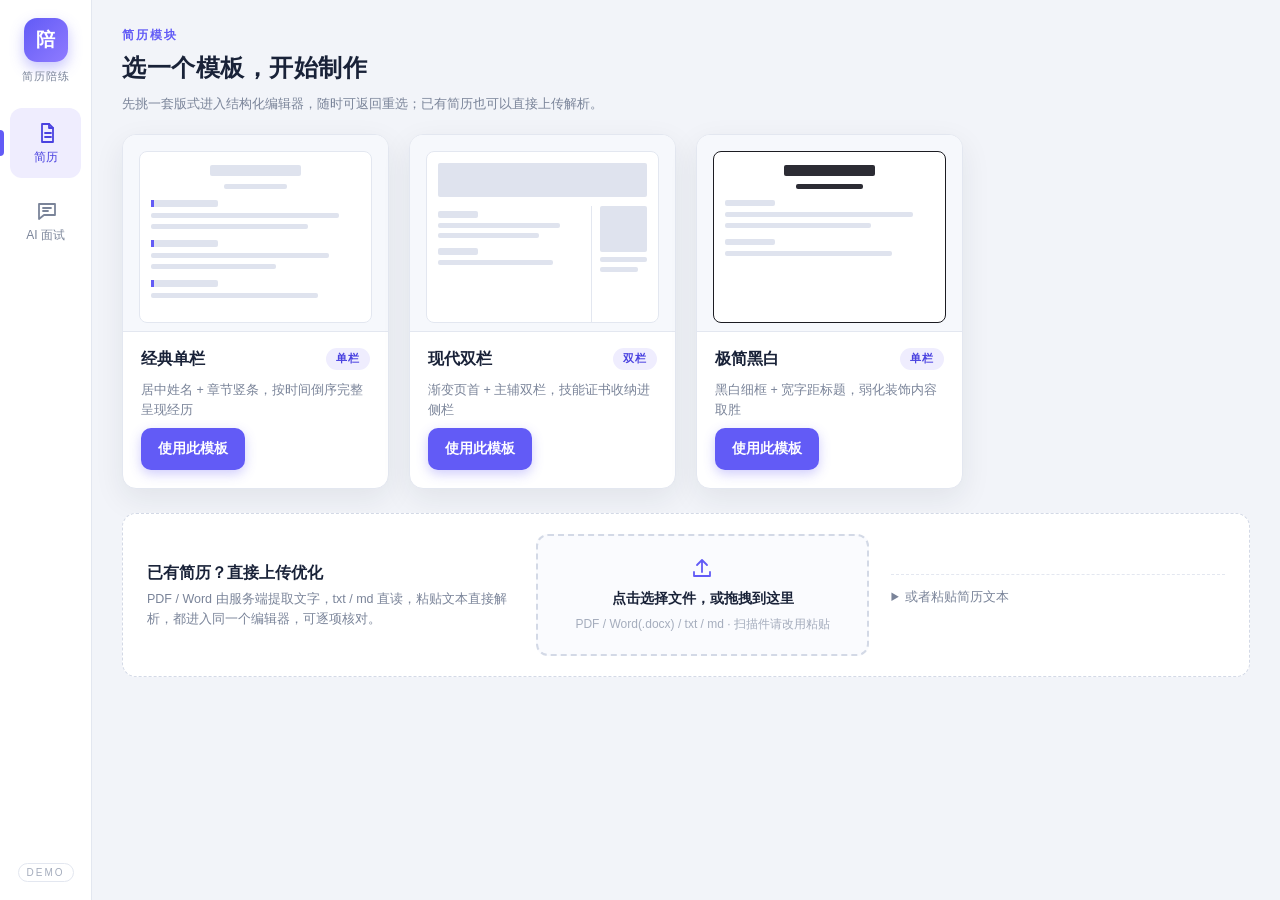
==== web-v1/index.html @ ac3dc1ba "feat: 智能体版 web-v1 全量落地（agent/docgen/kb/rubric/prompts） - server: agent.py、docgen.py、knowledge.py、rub" ====
<!DOCTYPE html>
<html lang="zh-CN">
<head>
  <meta charset="UTF-8">
  <meta name="viewport" content="width=device-width, initial-scale=1.0">
  <title>简历陪练 · 智能体版</title>
  <link rel="icon" href="data:image/svg+xml,%3Csvg xmlns='http://www.w3.org/2000/svg' viewBox='0 0 32 32'%3E%3Crect width='32' height='32' rx='8' fill='%231f6f5c'/%3E%3Ctext x='16' y='22' font-size='16' text-anchor='middle' fill='white' font-family='sans-serif'%3E%E9%99%AA%3C/text%3E%3C/svg%3E">
  <link rel="stylesheet" href="styles.css?v=30">
</head>
<body>
  <!-- = 内置图标 = -->
  <svg width="0" height="0" style="position:absolute" aria-hidden="true">
    <defs>
      <g id="i-doc"><path d="M7 3h7l4 4v14H7z"/><path d="M14 3v4h4"/><path d="M10 12h6M10 16h6"/></g>
      <g id="i-chat"><path d="M4 5h16v11H9l-5 4z"/><path d="M8 9h8M8 12h5"/></g>
      <g id="i-plus"><path d="M12 5v14M5 12h14"/></g>
      <g id="i-trash"><path d="M4 7h16M9 7V4h6v3M6 7l1 13h10l1-13"/><path d="M10 11v6M14 11v6"/></g>
      <g id="i-check"><path d="M4 12.5l5 5L20 6.5"/></g>
      <g id="i-alert"><path d="M12 3L2 21h20z"/><path d="M12 10v5M12 18v.5"/></g>
      <g id="i-close"><path d="M5 5l14 14M19 5L5 19"/></g>
      <g id="i-spark"><path d="M12 2l2.4 6.6L21 11l-6.6 2.4L12 20l-2.4-6.6L3 11l6.6-2.4z"/></g>
      <g id="i-target"><circle cx="12" cy="12" r="9"/><circle cx="12" cy="12" r="5"/><circle cx="12" cy="12" r="1.2"/></g>
      <g id="i-back"><path d="M15 5l-7 7 7 7"/></g>
      <g id="i-upload"><path d="M12 16V4M7 9l5-5 5 5"/><path d="M4 16v4h16v-4"/></g>
      <g id="i-layout"><rect x="3" y="4" width="18" height="16" rx="2"/><path d="M3 9h18M9 9v11"/></g>
      <g id="i-school"><path d="M2 9l10-5 10 5-10 5z"/><path d="M6 12v5c0 1.5 3 3 6 3s6-1.5 6-3v-5"/></g>
      <g id="i-case"><rect x="3" y="7" width="18" height="13" rx="2"/><path d="M9 7V4h6v3M3 13h18"/></g>
      <g id="i-code"><path d="M8 6l-6 6 6 6M16 6l6 6-6 6"/></g>
      <g id="i-user"><circle cx="12" cy="8" r="4"/><path d="M4 21c1.5-4 5-5 8-5s6.5 1 8 5"/></g>
      <g id="i-refresh"><path d="M20 12a8 8 0 1 1-2.3-5.6L21 9"/><path d="M21 4v5h-5"/></g>
      <g id="i-star"><path d="M12 3l2.7 5.6 6.1.8-4.5 4.2 1.1 6L12 16.7 6.6 19.6l1.1-6L3.2 9.4l6.1-.8z"/></g>
      <g id="i-layers"><path d="M12 3l9 5-9 5-9-5z"/><path d="M3 13l9 5 9-5"/></g>
      <g id="i-send"><path d="M21 3L10 14M21 3l-7 18-4-7-7-4z"/></g>
      <g id="i-badge"><circle cx="12" cy="9" r="6"/><path d="M8.5 14L7 22l5-3 5 3-1.5-8"/></g>
      <g id="i-edit"><path d="M4 20h4L20 8l-4-4L4 16z"/><path d="M13 7l4 4"/></g>
    </defs>
  </svg>

  <!-- = 左侧导航 = -->
  <aside class="side-nav">
    <div class="brand" title="简历陪练">
      <span class="brand-mark">陪</span>
      <span class="brand-name">简历陪练</span>
    </div>
    <nav class="module-nav">
      <button class="nav-item" data-nav="resume" id="navResume">
        <svg aria-hidden="true"><use href="#i-doc"/></svg>
        <span>简历</span>
      </button>
      <button class="nav-item" data-nav="interview" id="navInterview">
        <svg aria-hidden="true"><use href="#i-chat"/></svg>
        <span>AI 面试</span>
      </button>
    </nav>
    <div class="nav-foot">
      <span class="nav-mode">DEMO</span>
    </div>
  </aside>

  <!-- = 主内容 = -->
  <main class="app-main">

    <!-- ===== 简历模块 ===== -->
    <section id="resumeModule" class="module">

      <!-- 入口：模板选择 + 上传 -->
      <div id="resumeEntry" class="subview">
        <header class="subview-head">
          <div>
            <p class="eyebrow">简历模块</p>
            <h1>选一个模板，开始制作</h1>
            <p class="sub">先挑一套版式进入结构化编辑器，随时可返回重选；已有简历也可以直接上传解析。</p>
          </div>
        </header>

        <!-- 模板卡片网格 -->
        <div class="tpl-gallery" id="tplGallery"></div>

        <!-- 上传入口（次要） -->
        <article class="upload-strip" id="entryUpload">
          <div class="upload-strip-text">
            <h2>已有简历？直接上传优化</h2>
            <p>PDF / Word 由服务端提取文字，txt / md 直读，粘贴文本直接解析，都进入同一个编辑器，可逐项核对。</p>
          </div>
          <label class="dropzone" id="dropzone">
            <input type="file" id="resumeFile" accept=".pdf,.docx,.md,.txt" hidden>
            <svg aria-hidden="true"><use href="#i-upload"/></svg>
            <strong>点击选择文件，或拖拽到这里</strong>
            <span>PDF / Word(.docx) / txt / md · 扫描件请改用粘贴</span>
          </label>
          <details class="paste-details">
            <summary>或者粘贴简历文本</summary>
            <textarea id="pasteResume" rows="3" placeholder="把简历全文粘到这里（纯文本），按下方向键区分的模块自动切分，解析完可在编辑页逐项核对"></textarea>
            <button class="btn ghost" id="parsePaste">解析这段文本</button>
          </details>
        </article>
      </div>

      <!-- 结构化编辑页 -->
      <div id="resumeEditor" class="subview" hidden>
        <header class="editor-toolbar">
          <div class="toolbar-left">
            <button class="icon-btn" id="backEntry" type="button" title="返回选择页" aria-label="返回选择页"><svg aria-hidden="true"><use href="#i-back"/></svg></button>
            <div class="toolbar-title">
              <h1>结构化简历编辑</h1>
              <p><span id="sourceBadge" class="badge"></span><span id="progressText"></span></p>
            </div>
          </div>
          <div class="toolbar-actions">
            <button class="btn ghost" id="exportDocx"><svg aria-hidden="true"><use href="#i-doc"/></svg>导出 DOCX</button>
            <button class="btn ghost" id="gotoAnalysis"><svg aria-hidden="true"><use href="#i-target"/></svg>五维图分析</button>
            <button class="btn primary" id="gotoInterview"><svg aria-hidden="true"><use href="#i-chat"/></svg>进入 AI 面试</button>
          </div>
        </header>

        <div class="editor-layout">
          <!-- 左：简历模块目录 -->
          <aside class="module-catalog" id="moduleCatalog" aria-label="简历模块目录"></aside>
          <!-- 中：模块编辑区 -->
          <section class="edit-panel" id="editPanel" aria-label="模块编辑区"></section>
          <!-- 右：整体预览 -->
          <section class="preview-panel" id="previewPanel" aria-label="整体预览">
            <div class="preview-bar">
              <span class="preview-label">整体预览</span>
              <span class="page-pill">1 页 · A4</span>
              <div class="zoom-group" id="zoomGroup">
                <button data-zoom="1" class="active">100%</button>
                <button data-zoom="0.75">75%</button>
                <button data-zoom="0.5">50%</button>
              </div>
            </div>
            <p class="preview-hint">点击预览中的模块，可直接编辑对应内容</p>
            <div class="preview-scroll" id="previewScroll"></div>
          </section>
        </div>
      </div>

      <!-- 五维图分析页 -->
      <div id="resumeAnalysis" class="subview" hidden>
        <header class="subview-head with-actions">
          <div>
            <p class="eyebrow">简历模块 · 诊断</p>
            <h1>五维图分析</h1>
            <p class="sub">基于当前简历内容实时计算，编辑保存后回到这里分数会更新。</p>
          </div>
          <div class="head-actions">
            <button class="btn ghost" id="analysisBack"><svg aria-hidden="true"><use href="#i-back"/></svg>回编辑</button>
            <button class="btn primary" id="analysisToInterview"><svg aria-hidden="true"><use href="#i-chat"/></svg>进入 AI 面试</button>
          </div>
        </header>
        <div class="analysis-layout">
          <section class="card score-card">
            <div class="score-total">
              <span class="score-num" id="analysisTotal">0</span>
              <span class="score-pending" id="analysisPending" hidden><i class="dot-spin" aria-hidden="true"></i>分析中</span>
              <span class="score-label">当前总分</span>
            </div>
            <div class="radar-box" id="analysisRadar"></div>
          </section>
          <section class="card dims-card">
            <h2>维度明细</h2>
            <div id="analysisDims"></div>
          </section>
          <section class="card advice-card">
            <h2 id="adviceTitle">最该先改的三件事</h2>
            <ol id="analysisAdvice"></ol>
            <div class="advice-note">
              <svg aria-hidden="true"><use href="#i-spark"/></svg>
              <span>改完这几处，再去 AI 面试验证表达效果。</span>
            </div>
          </section>
        </div>
      </div>
    </section>

    <!-- ===== AI 面试模块 ===== -->
    <section id="interviewModule" class="module" hidden>

      <!-- 场景设置 -->
      <div id="interviewSetup" class="subview">
        <header class="subview-head">
          <div>
            <p class="eyebrow">AI 面试模块</p>
            <h1>选择面试场景</h1>
            <p class="sub">问题全部来自你简历里的事实，回答后逐题复盘。</p>
          </div>
        </header>
        <div class="setup-grid">
          <div class="card scene-card">
            <h2>场景</h2>
            <div class="scene-options" id="sceneOptions"></div>
          </div>
          <div class="card setup-form">
            <h2>基本设置</h2>
            <label class="field"><span>面试岗位</span><input id="setupRole" type="text" value="后端开发工程师"></label>
            <label class="field"><span>问答轮数</span>
              <select id="setupRounds">
                <option value="3">3 轮（快速）</option>
                <option value="5" selected>5 轮（标准）</option>
                <option value="8">8 轮（深度）</option>
              </select>
            </label>
            <p class="setup-tip" id="factHint"><svg aria-hidden="true"><use href="#i-alert"/></svg>面试官会引用简历事实编号（E1、E2…），点击编号可跳回简历对应模块。</p>
            <button type="button" class="btn primary block" id="startInterview"><svg aria-hidden="true"><use href="#i-send"/></svg>开始面试</button>
          </div>
        </div>
      </div>

      <!-- 面试对话 -->
      <div id="interviewChat" class="subview" hidden>
        <header class="subview-head with-actions slim">
          <div>
            <p class="eyebrow" id="chatSceneBadge">专业面</p>
            <h1 id="chatTitle">AI 面试官</h1>
          </div>
          <div class="head-actions">
            <span class="round-pill" id="roundPill"></span>
            <button class="icon-btn labeled" id="quitInterview" type="button" title="结束本场并看复盘" aria-label="结束本场并看复盘"><svg aria-hidden="true"><use href="#i-close"/></svg><span class="icon-label">结束本场</span></button>
          </div>
        </header>
        <div class="chat-stream" id="chatStream"></div>
        <footer class="chat-input-bar">
          <button type="button" class="btn ghost sm" id="sampleAnswer">插入示例回答</button>
          <textarea id="answerInput" rows="1" placeholder="用一句话先给结论，再补动作和结果…"></textarea>
          <button type="button" class="btn primary sm send-btn" id="sendAnswer"><svg aria-hidden="true"><use href="#i-send"/></svg></button>
        </footer>
      </div>

      <!-- 面试复盘 -->
      <div id="interviewReview" class="subview" hidden>
        <header class="subview-head with-actions">
          <div>
            <p class="eyebrow">AI 面试模块 · 复盘</p>
            <h1>本场逐题复盘</h1>
            <p class="sub" id="reviewContext"></p>
          </div>
          <div class="head-actions">
            <button class="btn ghost" id="reviewRestart"><svg aria-hidden="true"><use href="#i-refresh"/></svg>再来一轮</button>
            <button class="btn primary" id="reviewToResume"><svg aria-hidden="true"><use href="#i-doc"/></svg>回去改简历</button>
          </div>
        </header>
        <div class="review-layout">
          <!-- 左栏原来只有分数卡，卡到 y≈370 就结束，右栏要延伸到 750+：
               下面 300px 是空的。补一张从同一份报告算出来的 STAR 覆盖卡，
               填的是信息，不是装饰——四字母命中率本身就说明该补哪一段。 -->
          <div class="review-side">
            <section class="card score-card">
              <div class="score-total">
                <span class="score-num" id="reviewTotal">0</span>
                <span class="score-label">表达总分</span>
              </div>
              <div class="radar-box" id="reviewRadar"></div>
            </section>
            <section class="card star-card">
              <h2>STAR 覆盖</h2>
              <div id="reviewStarBody"></div>
            </section>
          </div>
          <section class="review-list" id="reviewList"></section>
        </div>
      </div>
    </section>
  </main>

  <div id="toastRegion" aria-live="polite"></div>
  <script src="config.js"></script>
  <!-- 云 SDK 本地托管：jsdelivr 在国内网络常被拦，线上必须自带 -->
  <script src="vendor/workbuddy-cloud-sdk.global.js"></script>
  <script src="agent.js?v=22"></script>
  <script src="app.js?v=39"></script>
</body>
</html>
---- web-v1/styles.css ----
/* = 我的 Demo · 双模块版 = */
:root {
  --bg: #f2f4f9;
  --panel: #ffffff;
  --ink: #192238;
  --ink-soft: #3f495f;
  --muted: #7a8499;
  --faint: #a5adbd;
  --line: #e3e7f0;
  --line-strong: #d3d9e6;
  --accent: #625bf6;
  --accent-deep: #4a42e0;
  --accent-soft: #efedfe;
  --mint: #168e70;
  --mint-soft: #e4f4ee;
  --amber: #b97a15;
  --amber-soft: #fbf1dc;
  --danger: #c24545;
  --shadow: 0 10px 30px rgba(25, 34, 56, .08);
  --radius: 14px;
  --nav-w: 92px;
}

* { box-sizing: border-box; margin: 0; padding: 0; }
[hidden] { display: none !important; }
html, body { height: 100%; }
body {
  font: 14px/1.6 "Noto Sans SC", "PingFang SC", "Microsoft YaHei", sans-serif;
  background: var(--bg);
  color: var(--ink);
  -webkit-font-smoothing: antialiased;
}
button { font: inherit; color: inherit; background: none; border: 0; cursor: pointer; }
input, textarea, select { font: inherit; color: var(--ink); }
svg[aria-hidden] { width: 18px; height: 18px; fill: none; stroke: currentColor; stroke-width: 1.8; stroke-linecap: round; stroke-linejoin: round; }

/* ===== 左侧导航 ===== */
.side-nav {
  position: fixed; inset: 0 auto 0 0; width: var(--nav-w);
  background: #ffffff; border-right: 1px solid var(--line);
  display: flex; flex-direction: column; align-items: center;
  padding: 18px 10px; z-index: 40;
}
.brand { display: flex; flex-direction: column; align-items: center; gap: 6px; margin-bottom: 22px; }
.brand-mark {
  width: 44px; height: 44px; border-radius: 13px;
  background: linear-gradient(135deg, var(--accent), #8f7bff);
  color: #fff; font-size: 19px; font-weight: 700;
  display: grid; place-items: center; box-shadow: 0 6px 14px rgba(98, 91, 246, .35);
}
.brand-name { font-size: 11px; color: var(--muted); letter-spacing: 1px; }
.module-nav { display: flex; flex-direction: column; gap: 8px; width: 100%; }
.nav-item {
  position: relative; display: flex; flex-direction: column; align-items: center; gap: 5px;
  padding: 13px 4px 11px; border-radius: 12px; color: var(--muted);
  transition: background .18s, color .18s;
}
.nav-item svg { width: 22px; height: 22px; }
.nav-item span { font-size: 12px; font-weight: 500; }
.nav-item:hover { background: #f1f3f9; color: var(--ink-soft); }
.nav-item.active { background: var(--accent-soft); color: var(--accent-deep); font-weight: 600; }
.nav-item.active::before {
  content: ""; position: absolute; left: -10px; top: 50%; transform: translateY(-50%);
  width: 4px; height: 26px; border-radius: 0 4px 4px 0; background: var(--accent);
}
.nav-foot { margin-top: auto; }
.nav-mode { font-size: 10px; letter-spacing: 2px; color: var(--faint); border: 1px solid var(--line); padding: 3px 8px; border-radius: 20px; }

/* ===== 主区域 ===== */
.app-main { margin-left: var(--nav-w); min-height: 100vh; display: flex; flex-direction: column; }
.module { flex: 1; display: flex; flex-direction: column; }
.subview { flex: 1; display: flex; flex-direction: column; padding: 26px 30px 30px; max-width: 1200px; width: 100%; margin: 0 auto; }
.subview-head { margin-bottom: 20px; display: flex; align-items: flex-end; justify-content: space-between; gap: 16px; flex-wrap: wrap; }
.subview-head.slim { margin-bottom: 12px; }
.eyebrow { font-size: 12px; font-weight: 600; color: var(--accent); letter-spacing: 2px; margin-bottom: 4px; }
.subview-head h1 { font-size: 24px; font-weight: 700; letter-spacing: .5px; }
.subview-head .sub { color: var(--muted); margin-top: 6px; font-size: 13px; }
.head-actions { display: flex; gap: 10px; }

/* ===== 通用按钮 ===== */
.btn {
  display: inline-flex; align-items: center; justify-content: center; gap: 7px;
  padding: 9px 16px; border-radius: 10px; font-weight: 600; font-size: 13.5px;
  border: 1px solid transparent; transition: all .18s; white-space: nowrap;
}
.btn svg { width: 16px; height: 16px; pointer-events: none; }
.btn.primary { background: var(--accent); color: #fff; box-shadow: 0 4px 12px rgba(98, 91, 246, .3); }
.btn.primary:hover { background: var(--accent-deep); }
.btn.ghost { background: #fff; border-color: var(--line-strong); color: var(--ink-soft); }
.btn.ghost:hover { border-color: var(--accent); color: var(--accent-deep); }
.btn.block { width: 100%; }
.btn.sm { padding: 7px 12px; font-size: 12.5px; }
.btn:disabled { opacity: .55; cursor: not-allowed; }
.icon-btn {
  width: 36px; height: 36px; border-radius: 10px; display: grid; place-items: center;
  border: 1px solid var(--line-strong); background: #fff; color: var(--ink-soft); transition: all .18s;
}
.icon-btn:hover { border-color: var(--accent); color: var(--accent-deep); }
/* 带文字的图标按钮：「结束本场」只画一个 × 时，界面文案让学生去找一个
   根本不存在的文字按钮。桌面上给可见文字，窄屏收起文字但 aria-label 仍在。 */
.icon-btn.labeled {
  width: auto; display: inline-flex; align-items: center; gap: 6px;
  padding: 0 12px 0 10px;
}
.icon-btn.labeled svg { width: 15px; height: 15px; }
.icon-btn.labeled .icon-label { font-size: 13px; font-weight: 600; white-space: nowrap; }
@media (max-width: 560px) {
  .icon-btn.labeled { width: 36px; padding: 0; justify-content: center; }
  .icon-btn.labeled .icon-label { display: none; }
}
.badge {
  display: inline-flex; align-items: center; gap: 4px;
  font-size: 11.5px; font-weight: 600; padding: 2px 9px; border-radius: 20px;
  background: var(--accent-soft); color: var(--accent-deep); margin-right: 8px;
}
.badge.upload { background: var(--mint-soft); color: var(--mint); }

/* ===== 卡片 ===== */
.card { background: var(--panel); border: 1px solid var(--line); border-radius: var(--radius); padding: 20px; box-shadow: var(--shadow); }
.card h2 { font-size: 15px; font-weight: 700; margin-bottom: 14px; display: flex; align-items: center; gap: 7px; }
.card h2 svg { width: 16px; height: 16px; color: var(--accent); }

/* ===== 入口：模板画廊 ===== */
.tpl-gallery { display: grid; grid-template-columns: repeat(auto-fill, minmax(250px, 1fr)); gap: 20px; }
.tpl-card {
  background: var(--panel); border: 1px solid var(--line); border-radius: var(--radius);
  box-shadow: var(--shadow); overflow: hidden; display: flex; flex-direction: column;
  transition: transform .18s, box-shadow .18s, border-color .18s;
}
.tpl-card:hover { transform: translateY(-3px); border-color: #c9c4f7; box-shadow: 0 14px 34px rgba(25, 34, 56, .13); }
.tpl-thumb { padding: 16px 16px 8px; background: #f6f8fc; border-bottom: 1px solid var(--line); }
.tpl-info { padding: 14px 18px 18px; display: flex; flex-direction: column; gap: 8px; flex: 1; }
.tpl-name-row { display: flex; align-items: center; justify-content: space-between; gap: 8px; }
.tpl-name-row h2 { font-size: 16px; font-weight: 700; }
.tpl-tag {
  font-size: 11px; font-weight: 700; padding: 2px 10px; border-radius: 20px;
  background: var(--accent-soft); color: var(--accent-deep); letter-spacing: 1px;
}
.tpl-info p { font-size: 12.5px; color: var(--muted); flex: 1; }
.tpl-info .btn { align-self: flex-start; }

/* 模板缩略示意 */
.mock {
  height: 172px; background: #fff; border: 1px solid var(--line); border-radius: 8px;
  padding: 13px 11px; display: flex; flex-direction: column; gap: 6px; overflow: hidden;
}
.mock i { display: block; border-radius: 2px; background: #dfe3ee; flex-shrink: 0; }
.m-name { height: 11px; width: 44%; margin: 0 auto 2px; background: #a9b1c9; }
.m-line { height: 5px; }
.m-line.center { margin: 0 auto; }
.m-line.w90 { width: 90%; } .m-line.w85 { width: 85%; } .m-line.w80 { width: 80%; }
.m-line.w75 { width: 75%; } .m-line.w70 { width: 70%; } .m-line.w60 { width: 60%; }
.m-line.w32 { width: 32%; } .m-line.w30 { width: 30%; }
.m-title { height: 7px; width: 28%; background: #98a2c0; margin-top: 5px; }
.m-h { height: 6px; width: 24%; background: #3a3a42; margin-top: 5px; }
.m-banner { height: 34px; border-radius: 5px; background: linear-gradient(135deg, var(--accent), #8f7bff); margin-bottom: 4px; }
.m-cols { display: grid; grid-template-columns: 1fr 56px; gap: 9px; flex: 1; min-height: 0; }
.m-col { display: flex; flex-direction: column; gap: 5px; }
.m-col.side { border-left: 1px solid var(--line); padding-left: 8px; }
.m-fill { height: 46px; border-radius: 4px; background: #eceafd; flex-shrink: 0; }
.mock-classic .m-title { border-left: 3px solid var(--accent); padding-left: 0; width: 32%; border-radius: 0 2px 2px 0; }
.mock-modern { padding: 0; gap: 0; }
.mock-modern > * { margin: 0 11px; }
.mock-modern .m-banner { margin: 11px 11px 9px; }
.mock-minimal { border: 1.5px solid #1c1c22; }
.mock-minimal .m-name, .mock-minimal .m-line.dark { background: #2c2c34; }

/* 上传入口条 */
.upload-strip {
  margin-top: 24px; background: var(--panel); border: 1px dashed var(--line-strong);
  border-radius: var(--radius); padding: 20px 24px;
  display: grid; grid-template-columns: 1.1fr 1fr 1fr; gap: 22px; align-items: center;
}
.upload-strip-text h2 { font-size: 15.5px; font-weight: 700; margin-bottom: 4px; }
.upload-strip-text p { font-size: 12.5px; color: var(--muted); }
.upload-strip .dropzone { padding: 20px 14px; }

.dropzone {
  display: flex; flex-direction: column; align-items: center; gap: 6px;
  border: 2px dashed var(--line-strong); border-radius: 12px; padding: 26px 14px;
  cursor: pointer; text-align: center; transition: all .18s; background: #fafbfe;
}
.dropzone:hover, .dropzone.drag { border-color: var(--accent); background: var(--accent-soft); }
.dropzone svg { width: 26px; height: 26px; color: var(--accent); }
.dropzone strong { font-size: 13.5px; }
.dropzone span { font-size: 12px; color: var(--faint); }
.dropzone.parsing { pointer-events: none; }
.dropzone.parsing strong { color: var(--accent-deep); }

.paste-details { border-top: 1px dashed var(--line); padding-top: 12px; }
.paste-details summary { font-size: 13px; color: var(--muted); cursor: pointer; margin-bottom: 8px; }
.paste-details textarea {
  width: 100%; border: 1px solid var(--line-strong); border-radius: 10px; padding: 10px 12px;
  resize: vertical; margin-bottom: 8px; background: #fff;
}
.paste-details textarea:focus { outline: 2px solid var(--accent-soft); border-color: var(--accent); }

/* ===== 编辑页工具栏 ===== */
.editor-toolbar {
  display: flex; align-items: center; justify-content: space-between; gap: 14px;
  margin-bottom: 16px; flex-wrap: wrap;
}
.toolbar-left { display: flex; align-items: center; gap: 12px; }
.toolbar-title h1 { font-size: 20px; font-weight: 700; }
.toolbar-title p { font-size: 12.5px; color: var(--muted); margin-top: 2px; }
/* 三个按钮各带图标，最小合计约 400px；360/390 宽度下容器只有 328/358。
   不加 flex-wrap 时会撑破文档宽度（整页横向可拖动），所以允许换行，
   窄屏再让按钮自己均分一行，避免出现一条缝到底的排版。 */
.toolbar-actions { display: flex; gap: 10px; flex-wrap: wrap; justify-content: flex-end; }

/* ===== 编辑页三栏：模块目录 / 编辑 / 整体预览 ===== */
#resumeEditor.subview { max-width: 1560px; }
.editor-layout {
  flex: 1; display: grid; grid-template-columns: 236px minmax(340px, 430px) 1fr;
  gap: 16px; min-height: 0; height: calc(100vh - 150px);
}
.module-catalog {
  background: var(--panel); border: 1px solid var(--line); border-radius: var(--radius);
  box-shadow: var(--shadow); padding: 12px; display: flex; flex-direction: column; gap: 6px;
  overflow-y: auto; min-height: 0;
}
.outline-head { padding: 6px 8px 12px; border-bottom: 1px solid var(--line); margin-bottom: 6px; }
.outline-head strong { font-size: 14px; }
.outline-head .progress-track { height: 6px; border-radius: 4px; background: #edf0f7; margin: 10px 0 6px; overflow: hidden; }
.outline-head .progress-track i { display: block; height: 100%; border-radius: 4px; background: linear-gradient(90deg, var(--accent), #8f7bff); transition: width .3s; }
.outline-head span { font-size: 12px; color: var(--muted); }

.outline-item {
  display: flex; align-items: center; gap: 10px; width: 100%;
  padding: 11px 10px; border-radius: 11px; text-align: left; border: 1px solid transparent;
  transition: all .15s;
}
.outline-item:hover { background: #f3f5fb; }
.outline-item.active { background: var(--accent-soft); border-color: #d9d5fd; }
.outline-item.flash { animation: outline-flash 1.6s ease; }
@keyframes outline-flash { 0%, 60% { background: var(--amber-soft); border-color: #ecd9ae; } 100% { background: var(--accent-soft); } }
.oi-icon {
  width: 34px; height: 34px; border-radius: 10px; flex-shrink: 0;
  display: grid; place-items: center; background: #f1f3f9; color: var(--muted);
}
.outline-item.active .oi-icon { background: #fff; color: var(--accent); }
.oi-icon svg { width: 17px; height: 17px; }
.oi-main { flex: 1; min-width: 0; }
.oi-main strong { display: block; font-size: 13.5px; }
.oi-main span { display: block; font-size: 11.5px; color: var(--faint); white-space: nowrap; overflow: hidden; text-overflow: ellipsis; }
.oi-dot { width: 8px; height: 8px; border-radius: 50%; flex-shrink: 0; }
.oi-dot.ok { background: var(--mint); }
.oi-dot.warn { background: #e5a30d; }
.oi-dot.empty { background: #d5dae6; }

.edit-panel {
  background: var(--panel); border: 1px solid var(--line); border-radius: var(--radius);
  box-shadow: var(--shadow); padding: 24px 26px; overflow-y: auto; min-height: 0;
}

/* 右栏：整体预览 */
.preview-panel {
  background: #edf0f6; border: 1px solid var(--line); border-radius: var(--radius);
  display: flex; flex-direction: column; min-height: 0; overflow: hidden;
}
.preview-bar {
  display: flex; align-items: center; gap: 10px; padding: 10px 14px;
  background: var(--panel); border-bottom: 1px solid var(--line); flex-shrink: 0;
}
.preview-label { font-weight: 700; font-size: 13.5px; }
.page-pill { font-size: 11.5px; color: var(--muted); background: #f1f3f9; border-radius: 20px; padding: 3px 10px; }
.zoom-group { margin-left: auto; display: flex; border: 1px solid var(--line-strong); border-radius: 9px; overflow: hidden; }
.zoom-group button { padding: 5px 13px; font-size: 12px; font-weight: 600; color: var(--muted); transition: all .15s; }
.zoom-group button + button { border-left: 1px solid var(--line); }
.zoom-group button.active { background: var(--accent); color: #fff; }
.preview-hint { padding: 10px 16px 0; font-size: 12px; color: var(--muted); flex-shrink: 0; }
.preview-scroll { flex: 1; overflow: auto; padding: 16px; display: flex; justify-content: center; align-items: flex-start; min-height: 0; }
.preview-scroll .paper { width: calc(100% * var(--zoom, 1)); max-width: 660px; flex-shrink: 0; }

/* ===== 简历纸（按模板渲染） ===== */
.paper {
  background: #fff; border: 1px solid var(--line); border-radius: 10px;
  padding: 18px 16px; box-shadow: 0 4px 14px rgba(25, 34, 56, .06);
  display: flex; flex-direction: column; gap: 4px;
}
.pp-sec {
  position: relative; padding: 10px 10px 8px; border-radius: 9px; cursor: pointer;
  border: 1.5px dashed transparent; transition: all .15s;
}
.pp-sec:hover { background: #f6f8fd; }
.pp-sec.active { border-color: var(--accent); background: var(--accent-soft); }
.pp-sec.active::after {
  content: "编辑中"; position: absolute; top: -9px; right: 10px;
  font-size: 10px; font-weight: 700; color: #fff; background: var(--accent);
  border-radius: 20px; padding: 1px 8px; letter-spacing: 1px;
}
.pp-sec.flash { animation: paper-flash 1.6s ease; }
@keyframes paper-flash { 0%, 60% { background: var(--amber-soft); border-color: #ecd9ae; } 100% { background: transparent; } }

.pp-name { font-size: 19px; font-weight: 800; letter-spacing: 1px; display: flex; align-items: center; gap: 7px; }
.pp-target { font-size: 12.5px; color: var(--accent-deep); font-weight: 600; margin-top: 2px; }
.pp-contact { font-size: 11.5px; color: var(--muted); margin-top: 2px; word-break: break-all; }
.pp-title { font-size: 13.5px; font-weight: 700; margin: 4px 0 6px; display: flex; align-items: center; gap: 7px; }
.pp-empty { color: #c3cad8; font-size: 12px; }
.pp-entry { margin-bottom: 8px; }
.pp-entry:last-child { margin-bottom: 0; }
.pp-entry-head { display: flex; justify-content: space-between; align-items: baseline; gap: 8px; }
.pp-entry-head strong { font-size: 12.5px; }
.pp-entry-head span { font-size: 10.5px; color: var(--faint); white-space: nowrap; }
.pp-role { font-size: 11.5px; color: var(--ink-soft); margin: 1px 0 3px; }
.pp-entry p { font-size: 11.5px; color: var(--muted); }
.pp-bullets { list-style: none; margin-top: 2px; }
.pp-bullets li { font-size: 11.5px; color: var(--ink-soft); padding-left: 10px; position: relative; line-height: 1.55; }
.pp-bullets li::before { content: "•"; position: absolute; left: 0; color: var(--accent); }
.pp-bullets li.unverified { border-bottom: 1px dashed #e5a30d; margin-bottom: 2px; }
.pp-tags { display: flex; flex-wrap: wrap; gap: 5px; }
.pp-tag {
  font-size: 11px; font-weight: 600; padding: 2px 9px; border-radius: 20px;
  background: var(--accent-soft); color: var(--accent-deep);
}
.pp-tag.cert { background: var(--mint-soft); color: var(--mint); }
.pp-summary { font-size: 11.5px; color: var(--ink-soft); line-height: 1.6; }

/* 经典单栏 */
.paper.classic .pp-title { border-left: 3px solid var(--accent); padding-left: 8px; }
.paper.classic .pp-name { justify-content: center; }
.paper.classic .pp-target, .paper.classic .pp-contact { text-align: center; }

/* 现代双栏 */
.paper.modern { padding: 0; overflow: hidden; }
.paper.modern .pp-sec { border-radius: 0; }
.paper.modern .pp-basic { background: linear-gradient(135deg, var(--accent), #8f7bff); margin: 0; border-radius: 0; padding: 16px 14px 14px; }
.paper.modern .pp-basic::after { top: 12px; right: 12px; }
.paper.modern .pp-basic:hover, .paper.modern .pp-basic.active { background: linear-gradient(135deg, var(--accent-deep), #7a6bff); }
.paper.modern .pp-basic .pp-name { color: #fff; justify-content: flex-start; }
.paper.modern .pp-basic .pp-target { color: #eae8ff; }
.paper.modern .pp-basic .pp-contact { color: #d8d4fb; }
.paper.modern .pp-basic .pp-empty { color: #cfc9f8; }
.paper.modern .pp-cols { display: grid; grid-template-columns: 1fr 112px; gap: 12px; padding: 12px 12px 14px; }
.paper.modern .pp-main { min-width: 0; }
.paper.modern .pp-aside { border-left: 1px solid var(--line); padding-left: 10px; }
.paper.modern .pp-aside .pp-sec { padding: 6px 6px 4px; }
.paper.modern .pp-aside .pp-title { font-size: 12px; }
.paper.modern .pp-tags { flex-direction: column; align-items: flex-start; }
.paper.modern .pp-aside .pp-tag { font-size: 10.5px; }
.paper.modern .pp-title { border-bottom: 2px solid var(--accent); display: inline-flex; padding-bottom: 2px; }

/* 极简黑白 */
.paper.minimal { border: 1.5px solid #1c1c22; box-shadow: none; }
.paper.minimal .pp-title { letter-spacing: 4px; font-size: 12px; font-weight: 700; }
.paper.minimal .pp-name { letter-spacing: 2px; }
.paper.minimal .pp-tag { background: #f0f0f2; color: #1c1c22; border: 1px solid #d6d6dc; }
.paper.minimal .pp-tag.cert { background: #fff; color: #1c1c22; border: 1px solid #1c1c22; }
.paper.minimal .pp-bullets li::before { color: #1c1c22; }
.paper.minimal .pp-sec.active { border-color: #1c1c22; background: #f4f4f6; }
.paper.minimal .pp-sec.active::after { background: #1c1c22; }
.paper.minimal .pp-target { color: #444; }
.edit-head { display: flex; align-items: center; justify-content: space-between; margin-bottom: 4px; }
.edit-head h2 { font-size: 17px; font-weight: 700; display: flex; align-items: center; gap: 8px; }
.edit-head h2 svg { width: 18px; height: 18px; color: var(--accent); }
.edit-head p { font-size: 12.5px; color: var(--muted); margin-bottom: 16px; }

.field-grid { display: grid; grid-template-columns: 1fr 1fr; gap: 14px; }
/* 网格项默认 min-width:auto，长输入框会把 1fr 撑破，编辑区就横向溢出（1440 下多出 40px） */
.field-grid > *, .editor-layout > * { min-width: 0; }
.field { display: flex; flex-direction: column; gap: 6px; min-width: 0; }
.field.wide { grid-column: 1 / -1; }
.field > span { font-size: 12.5px; font-weight: 600; color: var(--ink-soft); }
.field input, .field textarea, .field select {
  width: 100%; box-sizing: border-box;
  border: 1px solid var(--line-strong); border-radius: 9px; padding: 9px 12px; background: #fff;
  transition: border .15s;
}
.field input:focus, .field textarea:focus { outline: none; border-color: var(--accent); box-shadow: 0 0 0 3px var(--accent-soft); }
.field textarea { resize: vertical; }

.entry-block {
  border: 1px solid var(--line); border-radius: 12px; padding: 16px; margin-bottom: 14px;
  background: #fbfcff; position: relative;
}
.entry-block .remove-entry {
  position: absolute; top: 12px; right: 12px; width: 30px; height: 30px; border-radius: 8px;
  display: grid; place-items: center; color: var(--faint); transition: all .15s;
}
.entry-block .remove-entry:hover { color: var(--danger); background: #fdf0f0; }
.entry-block .remove-entry svg { width: 15px; height: 15px; }
.add-entry {
  display: flex; align-items: center; justify-content: center; gap: 7px; width: 100%;
  border: 2px dashed var(--line-strong); border-radius: 12px; padding: 11px;
  color: var(--muted); font-size: 13px; font-weight: 600; transition: all .15s;
}
.add-entry:hover { border-color: var(--accent); color: var(--accent-deep); background: var(--accent-soft); }
.add-entry svg { width: 15px; height: 15px; }

.bullet-row { display: flex; gap: 8px; align-items: flex-start; margin-bottom: 8px; }
.bullet-row .bullet-mark { color: var(--accent); font-weight: 700; margin-top: 9px; }
/* 要点是多行句：textarea 高度由 JS 按 scrollHeight 撑开，所以这里不要写死 rows。
   resize:none + overflow:hidden 避免出现第二层滚动条（高度已经跟着内容走）。 */
.bullet-row textarea {
  flex: 1; min-width: 0; width: 100%;
  border: 1px solid var(--line-strong); border-radius: 9px; padding: 8px 12px;
  background: #fff; line-height: 1.55; resize: none; overflow: hidden;
  transition: border .15s;
}
.bullet-row textarea:focus { outline: none; border-color: var(--accent); box-shadow: 0 0 0 3px var(--accent-soft); }
/* 提示条常驻 DOM，靠容器 class 开关：这样输入时能立刻收起来，不必等重渲染 */
.bullet-block .bullet-flag { display: none; }
.bullet-block.no-result .bullet-flag { display: flex; }
.bullet-flag { font-size: 11px; color: var(--amber); display: flex; align-items: center; gap: 4px; margin: 2px 0 6px 16px; }
.bullet-flag svg { width: 12px; height: 12px; }

.skill-chips { display: flex; flex-wrap: wrap; gap: 8px; margin-bottom: 12px; }
.skill-chip {
  display: inline-flex; align-items: center; gap: 6px; padding: 6px 12px;
  border-radius: 20px; background: var(--accent-soft); color: var(--accent-deep);
  font-size: 12.5px; font-weight: 600;
}
.skill-chip button { display: grid; place-items: center; color: var(--accent-deep); opacity: .6; }
.skill-chip button:hover { opacity: 1; }
.skill-chip svg { width: 11px; height: 11px; }
/* 输入框默认带内在宽度（约 20 字符），flex 下不会缩到比它更窄，
   320px 时把「添加技能」按钮顶出卡片右边界。min-width:0 才允许真正收缩；
   wrap 兜底，窄到放不下时按钮整颗掉到下一行，不会被裁掉。 */
.skill-add { display: flex; gap: 8px; flex-wrap: wrap; }
.skill-add input { flex: 1 1 140px; min-width: 0; }
.skill-add .btn { flex: 0 0 auto; white-space: nowrap; }

/* ===== 五维分析页（自适应撑满） ===== */
#resumeAnalysis.subview { max-width: 1560px; }
/* 用固定高度而不是 flex:1 —— 父级高度不确定时 flex:1 会跟着内容长，右栏证据一多
   就把整行顶高，中栏五条维度条被摊到视口外，看起来像"少了最后一条"。
   grid-template-rows: auto minmax(0,1fr) 把行高压死，栏内该滚的滚。

   两栏而不是三栏：分数卡只有「分数 + 雷达图」（约 300px），单独占一列时
   左下会空出 250px，而右栏证据能到 600px+，视觉重心整体偏右。
   把维度明细挪到左栏、和分数卡上下叠起来，左栏高度≈右栏，
   右栏再宽一档，证据不用挤在中栏。 */
.analysis-layout {
  height: calc(100vh - 164px);
  min-height: 520px;
  display: grid;
  grid-template-columns: minmax(320px, 360px) minmax(0, 1fr);
  grid-template-rows: auto minmax(0, 1fr);
  align-items: start;
  gap: 18px;
}
.analysis-layout .score-card { grid-column: 1; grid-row: 1; }
.analysis-layout .dims-card { grid-column: 1; grid-row: 2; }
.analysis-layout .advice-card { grid-column: 2; grid-row: 1 / span 2; }
/* 行是定高的，两张卡要撑满各自的格，否则又变成"卡按内容收、下面留白" */
.analysis-layout .dims-card,
.analysis-layout .advice-card { align-self: stretch; }
.score-card { text-align: center; padding-bottom: 10px; display: flex; flex-direction: column; justify-content: center; min-height: 0; }
/* 分数卡按内容高度收：拉满整行时雷达图只有 250 高，上下各留近 200px 空白，
   看起来像「左栏什么都没画」。右栏卡片该多高就多高，不受这一列影响。 */
.analysis-layout .score-card { align-self: start; }
.score-total { padding: 4px 0 8px; display: flex; flex-direction: column; align-items: center; }
.score-num { font-size: 58px; font-weight: 800; color: var(--accent-deep); line-height: 1.1; }
.score-num[hidden] { display: none; }
/* 分数还没回来时用「分析中 + 转圈」占住这块位置，避免只有一个省略号被当成卡死 */
.score-pending {
  display: inline-flex; align-items: center; gap: 9px;
  height: 64px; font-size: 21px; font-weight: 700; color: var(--muted); letter-spacing: 1px;
}
.score-pending[hidden] { display: none; }
.dot-spin {
  width: 17px; height: 17px; border-radius: 50%;
  border: 2px solid #dfe4f0; border-top-color: var(--accent);
  animation: spin .8s linear infinite;
}
@keyframes spin { to { transform: rotate(360deg); } }
.score-label { display: block; font-size: 12px; color: var(--muted); letter-spacing: 2px; }
.radar-box { flex: 1; min-height: 0; display: flex; align-items: center; justify-content: center; }
.radar-box svg { width: min(100%, 440px); height: auto; }
.dims-card, .advice-card { min-height: 0; display: flex; flex-direction: column; overflow: hidden; }
.dims-card h2, .advice-card h2 { flex-shrink: 0; }
#analysisDims { flex: 1; min-height: 0; overflow-y: auto; display: flex; flex-direction: column; justify-content: space-evenly; }
/* 维度卡挪到左栏后只有 300 多高：12px 上下留白会让五条撑出滚动条，收一档刚好放下 */
#analysisDims .dimension-row { padding: 8px 0; }
/* 雷达按左栏宽度铺满会到 390 高，把维度卡挤到只剩 300 不到。左栏里收到 320，
   五条维度就不用滚了；宽度够时右边那栏本来也不需要更大的图。 */
@media (min-width: 1021px) {
  .analysis-layout .score-card .radar-box svg { width: min(100%, 320px); }
}
/* 800px 高的笔记本（1366×768 / 1085×800）上会同时出现三层滚动：左栏维度卡自己滚
   （只露出 3/5 项）、右栏证据自己滚、整页再滚一层，滚条都是细灰线，不提示就不知道
   下面还有内容。矮视口改成「整页一层滚动」：容器高度交给内容，卡内不再裁切。 */
@media (max-height: 880px) and (min-width: 1021px) {
  .analysis-layout { height: auto; min-height: 0; }
  .analysis-layout .score-card .radar-box svg { width: min(100%, 260px); }
  .analysis-layout .dims-card,
  .analysis-layout .advice-card { overflow: visible; }
  /* 高度交给内容后，右栏证据会把第 2 行拉得很长，左栏维度卡跟着 stretch 就会把
     五条摊到 700 多像素高（每行 150px）。这里按内容收，卡内不做二次分配。 */
  .analysis-layout .dims-card { align-self: start; }
  #analysisDims { overflow: visible; justify-content: flex-start; }
  #analysisAdvice.is-evidence { overflow: visible; padding-right: 0; }
}
/* 左栏维度卡只有 328 高：默认 20px 内边距 + 14px 标题间距把五条挤出去 24px，
   收一档正好放下（实测 clientHeight 248 → 278 ≥ scrollHeight 272） */
.analysis-layout .dims-card { padding: 14px 16px 8px; }
.analysis-layout .dims-card h2 { margin-bottom: 8px; }

.dimension-row { display: flex; align-items: center; gap: 10px; padding: 9px 0; border-bottom: 1px dashed var(--line); }
.dimension-row:last-child { border-bottom: 0; }
.dimension-label { width: 92px; font-size: 13px; font-weight: 600; display: flex; flex-direction: column; }
.dimension-label small { color: var(--faint); font-weight: 400; font-size: 10.5px; }
.dimension-track { flex: 1; height: 8px; background: #edf0f7; border-radius: 5px; overflow: hidden; }
.dimension-track span { display: block; height: 100%; border-radius: 5px; background: var(--accent); transition: width .4s; }
.dimension-row.low .dimension-track span { background: #e5a30d; }
.dimension-value { width: 44px; text-align: right; font-weight: 700; font-size: 14px; }
.dimension-value small { color: var(--faint); font-weight: 400; }

/* 诊断未返回时的骨架：条带呼吸 + 雷达占位，让「在算」这件事看得见 */
.dimension-row.is-pending .dimension-track {
  background: linear-gradient(90deg, #eef1f8 0%, #f8fafd 50%, #eef1f8 100%);
  background-size: 220% 100%;
  animation: shimmer 1.3s linear infinite;
}
.dimension-row.is-pending .dimension-value { color: var(--faint); font-weight: 500; }
@keyframes shimmer { from { background-position: 120% 0; } to { background-position: -120% 0; } }

.radar-skeleton {
  width: min(76%, 330px); aspect-ratio: 1; border-radius: 50%;
  border: 1px dashed #dfe4f0;
  background: radial-gradient(circle, #f8f9fd 0%, #fff 72%);
  display: flex; align-items: center; justify-content: center;
  color: var(--faint); font-size: 12px; letter-spacing: .5px;
  animation: breathe 1.8s ease-in-out infinite;
}
@keyframes breathe { 0%, 100% { opacity: .55; } 50% { opacity: 1; } }

/* min-height: 0 必须有：否则证据列表的内容高度会顶高 grid 行，把中栏维度条一起拉开 */
#adviceAdvice, #analysisAdvice { padding-left: 0; list-style: none; counter-reset: advice; flex: 1; min-height: 0; display: flex; flex-direction: column; justify-content: space-evenly; }
#analysisAdvice li {
  counter-increment: advice; display: flex; gap: 10px; padding: 10px 0;
  border-bottom: 1px dashed var(--line); font-size: 13px; color: var(--ink-soft);
}
#analysisAdvice li::before {
  content: counter(advice, decimal-leading-zero);
  font-weight: 800; color: var(--accent); font-size: 15px; line-height: 1.4;
}
#analysisAdvice li strong { display: block; color: var(--ink); font-size: 13.5px; }
/* 有 AI 证据时第三栏改成证据列表：条目多、每条的文案长，改成贴顶 + 内部滚动 */
#analysisAdvice.is-evidence { justify-content: flex-start; overflow-y: auto; padding-right: 6px; }
#analysisAdvice.is-evidence li { padding: 9px 0; align-items: flex-start; }
#analysisAdvice.is-evidence li:last-child { border-bottom: 0; }
#analysisAdvice.is-evidence .evidence-line { margin-top: 4px; }
#adviceTitle .agent-badge { margin-left: 8px; vertical-align: 1px; }
.advice-note {
  margin-top: 14px; display: flex; gap: 8px; align-items: center; flex-shrink: 0;
  background: var(--mint-soft); color: var(--mint); border-radius: 10px; padding: 10px 12px; font-size: 12.5px;
}
.advice-note svg { width: 15px; height: 15px; flex-shrink: 0; }

/* ===== 面试设置页 ===== */
.setup-grid { display: grid; grid-template-columns: 1.4fr 1fr; gap: 18px; align-items: start; }
.scene-options { display: flex; flex-direction: column; gap: 10px; }
.scene-option {
  display: flex; gap: 12px; align-items: flex-start; text-align: left;
  border: 2px solid var(--line); border-radius: 12px; padding: 14px; transition: all .15s; background: #fff;
}
.scene-option:hover { border-color: var(--line-strong); }
.scene-option.active { border-color: var(--accent); background: var(--accent-soft); }
.scene-option svg { width: 20px; height: 20px; margin-top: 2px; color: var(--muted); flex-shrink: 0; }
.scene-option.active svg { color: var(--accent); }
.scene-option strong { display: block; font-size: 14.5px; }
.scene-option span { font-size: 12.5px; color: var(--muted); }
.setup-form .field { margin-bottom: 14px; }
.setup-tip {
  display: flex; gap: 7px; align-items: center; font-size: 12px; color: var(--amber);
  background: var(--amber-soft); border-radius: 9px; padding: 9px 11px; margin-bottom: 16px;
}
.setup-tip svg { width: 14px; height: 14px; flex-shrink: 0; }

/* ===== 面试对话页 ===== */
#interviewChat { max-width: 860px; }
.round-pill {
  font-size: 12px; font-weight: 700; color: var(--accent-deep);
  background: var(--accent-soft); border-radius: 20px; padding: 5px 13px;
}
.chat-stream { flex: 1; overflow-y: auto; display: flex; flex-direction: column; gap: 14px; padding: 6px 2px 14px; }
.chat-msg { display: flex; gap: 10px; max-width: 86%; }
.chat-msg.me { align-self: flex-end; flex-direction: row-reverse; }
.chat-avatar {
  width: 34px; height: 34px; border-radius: 11px; flex-shrink: 0;
  display: grid; place-items: center; font-size: 12px; font-weight: 700;
}
.chat-msg.ai .chat-avatar { background: var(--accent); color: #fff; }
.chat-msg.me .chat-avatar { background: #e9edf5; color: var(--ink-soft); }
.chat-body { display: flex; flex-direction: column; gap: 6px; }
.chat-bubble {
  border-radius: 13px; padding: 11px 14px; font-size: 13.5px; line-height: 1.65;
  background: #fff; border: 1px solid var(--line); box-shadow: 0 2px 8px rgba(25,34,56,.04);
}
.chat-msg.me .chat-bubble { background: var(--accent); color: #fff; border-color: transparent; }
/* 系统提示里带的出口按钮（重新出题 / 结束本场看复盘） */
.chat-actions { display: flex; gap: 8px; flex-wrap: wrap; }
.chat-meta { display: flex; gap: 6px; flex-wrap: wrap; }
.meta-chip {
  font-size: 10.5px; font-weight: 700; padding: 2px 9px; border-radius: 20px;
  background: #eef1f8; color: var(--muted);
}
.meta-chip.layer { background: var(--accent-soft); color: var(--accent-deep); }
.meta-chip.fact {
  cursor: pointer; border: 0; background: var(--mint-soft); color: var(--mint);
  transition: all .15s;
}
.meta-chip.fact:hover { background: var(--mint); color: #fff; }
.coach-tip {
  display: flex; gap: 8px; align-items: flex-start; font-size: 12px; color: var(--muted);
  background: #f6f8fc; border-radius: 10px; padding: 8px 11px;
}
.coach-tip svg { width: 13px; height: 13px; color: var(--accent); flex-shrink: 0; margin-top: 2px; }

.chat-input-bar {
  display: flex; gap: 10px; align-items: flex-end; padding-top: 12px;
  border-top: 1px solid var(--line); background: var(--bg);
}
.chat-input-bar textarea {
  flex: 1; border: 1px solid var(--line-strong); border-radius: 11px; padding: 10px 13px;
  resize: none; max-height: 100px; background: #fff;
}
.chat-input-bar textarea:focus { outline: none; border-color: var(--accent); box-shadow: 0 0 0 3px var(--accent-soft); }
/* 答满轮次后输入框是锁住的，得看得出"不能输入"，而不是点了没反应 */
.chat-input-bar textarea:disabled { background: #f1f3f9; color: var(--muted); cursor: not-allowed; }
.chat-input-bar textarea:disabled::placeholder { color: var(--accent-deep); opacity: 1; }
.send-btn { height: 40px; width: 46px; padding: 0; }
.send-btn:disabled { opacity: .45; cursor: not-allowed; }

.typing-dots { display: inline-flex; gap: 4px; padding: 4px 2px; }
.typing-dots i { width: 6px; height: 6px; border-radius: 50%; background: var(--faint); animation: typing 1s infinite; }
.typing-dots i:nth-child(2) { animation-delay: .18s; }
.typing-dots i:nth-child(3) { animation-delay: .36s; }
@keyframes typing { 0%, 60%, 100% { opacity: .3; transform: translateY(0); } 30% { opacity: 1; transform: translateY(-3px); } }
/* 阶段文案：复盘几十秒里告诉学生当前在做什么 */
.typing-stage { margin-left: 8px; font-size: 12.5px; color: var(--muted); }

/* ===== 复盘页 ===== */
.review-layout { display: grid; grid-template-columns: 320px 1fr; gap: 18px; align-items: start; }
/* 逐题点评很长，左栏跟到一半就空到底：让整列跟着滚，分数一直在视野里 */
.review-side { display: flex; flex-direction: column; gap: 18px; position: sticky; top: 88px; }
.review-layout .score-card { position: static; }

/* STAR 覆盖卡：四字母各自「亮几题 / 共几题」，比再放一段空话有用 */
.star-card { padding: 14px 16px 12px; }
.star-card h2 { margin-bottom: 6px; }
.star-row { display: flex; align-items: center; gap: 9px; padding: 7px 0; border-bottom: 1px dashed var(--line); }
.star-row:last-of-type { border-bottom: 0; }
.star-key {
  width: 22px; height: 22px; border-radius: 6px; flex-shrink: 0;
  display: grid; place-items: center; font-size: 11.5px; font-weight: 800;
  background: var(--accent-soft); color: var(--accent-deep);
}
.star-row.is-weak .star-key { background: #fdecec; color: #b4232a; }
.star-name { width: 62px; flex-shrink: 0; font-size: 12.5px; color: var(--ink); }
.star-track { flex: 1; height: 6px; border-radius: 99px; background: var(--line); overflow: hidden; }
.star-track span { display: block; height: 100%; border-radius: 99px; background: var(--accent); }
.star-row.is-weak .star-track span { background: #d4696d; }
.star-count { flex-shrink: 0; font-size: 11.5px; color: var(--muted); font-variant-numeric: tabular-nums; }
.star-note { margin-top: 8px; font-size: 12.5px; color: var(--muted); line-height: 1.6; }
.star-note strong { color: var(--ink); }
.review-list { display: flex; flex-direction: column; gap: 12px; }
.review-item { background: var(--panel); border: 1px solid var(--line); border-radius: var(--radius); box-shadow: var(--shadow); overflow: hidden; }
.review-item-head { display: flex; gap: 12px; padding: 14px 16px; align-items: flex-start; }
.review-index {
  width: 30px; height: 30px; border-radius: 9px; flex-shrink: 0;
  display: grid; place-items: center; font-weight: 800; font-size: 12.5px;
  background: var(--accent-soft); color: var(--accent-deep);
}
.review-q { flex: 1; min-width: 0; }   /* 没有 min-width:0，长题目会把右侧标签顶出卡片 */
.review-q strong { display: block; font-size: 13.5px; margin-bottom: 3px; overflow-wrap: anywhere; }
.review-q .review-verdict { font-size: 12.5px; color: var(--muted); }
.star-chips { display: flex; gap: 5px; flex-wrap: wrap; flex-shrink: 0; justify-content: flex-end; }
.star-chip {
  font-size: 10.5px; font-weight: 800; padding: 2px 8px; border-radius: 6px;
  letter-spacing: 1px; white-space: nowrap;
}
.star-chip.on { background: var(--mint-soft); color: var(--mint); }
.star-chip.off { background: #eef1f8; color: var(--faint); text-decoration: line-through; }
.star-chip.na { background: #f3f1fb; color: var(--muted); letter-spacing: 0; }
.review-detail { padding: 0 16px 14px 58px; display: flex; flex-direction: column; gap: 8px; }
.review-detail blockquote {
  border-left: 3px solid var(--accent); background: #f7f8fd; padding: 9px 12px;
  border-radius: 0 9px 9px 0; font-size: 12.5px; color: var(--ink-soft);
}
.review-fix { font-size: 12.5px; color: var(--ink-soft); }
.review-fix strong { color: var(--amber); }

/* ===== 确认层（替代原生 confirm：原生弹窗会挂起整个标签页） ===== */
.confirm-mask {
  position: fixed; inset: 0; z-index: 200; display: grid; place-items: center;
  background: rgba(20, 24, 38, .38); padding: 20px; animation: fade-in .15s ease;
}
.confirm-card {
  width: min(380px, 100%); background: var(--panel); border-radius: 14px;
  box-shadow: 0 18px 50px rgba(21, 26, 44, .22); padding: 20px 20px 16px;
}
.confirm-card p { font-size: 13.5px; line-height: 1.65; color: var(--ink-soft); }
.confirm-actions { display: flex; justify-content: flex-end; gap: 8px; margin-top: 16px; }
@keyframes fade-in { from { opacity: 0; } to { opacity: 1; } }

/* ===== Toast ===== */
#toastRegion { position: fixed; right: 18px; bottom: 18px; display: flex; flex-direction: column; gap: 8px; z-index: 100; }
.toast {
  display: flex; align-items: center; gap: 8px; background: #fff; border: 1px solid var(--line);
  border-left: 3px solid var(--mint); border-radius: 10px; padding: 10px 14px; font-size: 13px;
  box-shadow: var(--shadow); animation: toast-in .25s ease;
}
.toast svg { width: 15px; height: 15px; color: var(--mint); }
.toast.error { border-left-color: var(--danger); }
.toast.error svg { color: var(--danger); }
.toast.leaving { opacity: 0; transform: translateX(12px); transition: all .3s; }
@keyframes toast-in { from { opacity: 0; transform: translateY(-8px); } }

/* ===== 响应式 ===== */
@media (max-width: 560px) {
  /* 工具栏按钮：窄屏整行铺开、按行均分，三颗按钮不再顶破视口 */
  .editor-toolbar { gap: 10px; }
  .toolbar-actions { width: 100%; justify-content: stretch; }
  .toolbar-actions .btn { flex: 1 1 auto; padding: 9px 12px; }
  /* 390px 宽下「题目 + 四枚标签」挤在一行会把标签顶出卡片，这里让标签换行到下一排。
     换行后要跟标题拉开距离并对齐到题目文字：否则四枚小方块紧贴标题第二行，
     读起来像副标题，而不是这题的 STAR 判定。 */
  .review-item-head { flex-wrap: wrap; column-gap: 10px; row-gap: 8px; }
  .review-item-head .star-chips { width: 100%; padding-left: 40px; justify-content: flex-start; margin-top: 2px; }
  .review-detail { padding-left: 16px; }
  .star-chips { justify-content: flex-start; width: 100%; }
  /* 360px 下要点行只剩 240px：圆点是装饰、删除键独占 36px 一列，
     正文被挤到 174px（约 12 字/行）。窄屏把这几样一起收窄，正文让到最大。 */
  .subview { padding: 16px 12px 20px; }
  .edit-panel { padding: 16px 14px; }
  .entry-block { padding: 12px 10px; }
  .bullet-row { gap: 4px; }
  .bullet-row .bullet-mark { display: none; }
  .bullet-row textarea { padding: 8px 9px; }
  .bullet-row .remove-bullet { width: 26px; height: 26px; flex-shrink: 0; margin-top: 3px; }
}
@media (max-width: 1100px) {
  .editor-layout { display: flex; flex-direction: column; height: auto; }
  .module-catalog { max-height: 34vh; }
  .edit-panel { max-height: none; }
  .preview-panel { min-height: 560px; }
}
@media (max-width: 1020px) {
  /* 两栏放不下：退回单列，显式清掉桌面端的行列定位，否则卡片会继续按 1 列 2 行排 */
  .analysis-layout { grid-template-columns: 1fr; grid-template-rows: auto; height: auto; }
  .analysis-layout .score-card,
  .analysis-layout .dims-card,
  .analysis-layout .advice-card { grid-column: 1; grid-row: auto; align-self: auto; }
  .score-card { display: flex; align-items: center; gap: 20px; text-align: left; }
  .radar-box { flex: 0 0 auto; width: min(100%, 420px); margin: 0 auto; }
  .review-layout { grid-template-columns: 1fr; }
  .review-side { position: static; }   /* 单列时吸顶会把左栏钉在屏幕顶上挡内容 */
}
@media (max-width: 880px) {
  :root { --nav-w: 0px; }
  .side-nav {
    position: sticky; top: 0; flex-direction: row; width: 100%; height: 60px;
    padding: 8px 14px; border-right: 0; border-bottom: 1px solid var(--line);
  }
  .brand { flex-direction: row; margin-bottom: 0; margin-right: 14px; }
  .brand-mark { width: 34px; height: 34px; font-size: 15px; border-radius: 10px; }
  .brand-name { display: none; }
  .module-nav { flex-direction: row; }
  .nav-item { flex-direction: row; padding: 8px 14px; }
  .nav-item.active::before { left: 50%; top: auto; bottom: -9px; transform: translateX(-50%); width: 22px; height: 3px; border-radius: 3px 3px 0 0; }
  .nav-foot { display: none; }
  .app-main { margin-left: 0; }
  .upload-strip, .setup-grid, .field-grid { grid-template-columns: 1fr; }
  .module-catalog { max-height: 30vh; }
  .preview-panel { min-height: 520px; }
  .analysis-layout { grid-template-columns: 1fr; height: auto; }
  .radar-box { width: min(100%, 380px); margin: 0 auto; }
  .subview { padding: 18px 16px 24px; }
}

/* ===== Agent 证据区（score_career / build_fact_sheet 结果）===== */
.agent-evidence { margin-top: 14px; padding-top: 12px; border-top: 1px dashed var(--line); }
.agent-sub {
  font-size: 12px; font-weight: 700; letter-spacing: 1px; color: var(--muted);
  margin-bottom: 10px; display: flex; align-items: center; gap: 8px;
}
.agent-badge {
  font-size: 10px; font-weight: 600; letter-spacing: .5px; color: var(--accent-deep);
  background: var(--accent-soft); border-radius: 20px; padding: 2px 8px; max-width: 180px;
  overflow: hidden; text-overflow: ellipsis; white-space: nowrap;
}
.evidence-item {
  border-left: 2px solid var(--accent-soft); padding: 6px 0 6px 10px; margin-bottom: 10px;
  font-size: 12px; line-height: 1.6;
}
.evidence-quote { color: var(--ink); background: var(--accent-soft); border-radius: 6px; padding: 4px 8px; margin-bottom: 5px; }
/* 页脚指向的编号得一眼能在页面上找到落点：放在证据区最上面，给一块浅底 */
.advice-gaps {
  background: var(--accent-soft); border: 1px solid transparent; border-radius: 10px;
  padding: 10px 11px; margin: 2px 0 6px;
}
#analysisAdvice.is-evidence .advice-gaps { border-bottom: 1px solid transparent; }
/* 它不参与证据编号：否则第一块就被编成「01」，后面的证据从 02 开始错位 */
#analysisAdvice .advice-gaps,
#analysisAdvice .advice-gaps ul li { counter-increment: none; }
#analysisAdvice .advice-gaps::before,
#analysisAdvice .advice-gaps ul li::before { content: none; }
.advice-gaps-title { font-size: 12px; font-weight: 700; color: var(--ink-soft); margin-bottom: 6px; }
.advice-gaps ul { display: flex; flex-direction: column; gap: 6px; }
.advice-gaps li { display: flex; gap: 7px; align-items: flex-start; font-size: 12px; color: var(--muted); line-height: 1.5; }
/* 外层 li 的间距/分隔线不要落到内层三条上 */
#analysisAdvice .advice-gaps ul li { padding: 0; border-bottom: 0; }
.advice-gaps li .meta-chip { flex-shrink: 0; }
.advice-gaps-note { margin-top: 7px; font-size: 11.5px; color: var(--faint); }
.evidence-line { color: var(--muted); }
.evidence-line strong { color: var(--accent-deep); margin-right: 6px; font-weight: 700; }
.evidence-fix { color: var(--ink); margin-top: 3px; }
.agent-note { font-size: 11.5px; color: var(--muted); margin-top: 10px; line-height: 1.6; }
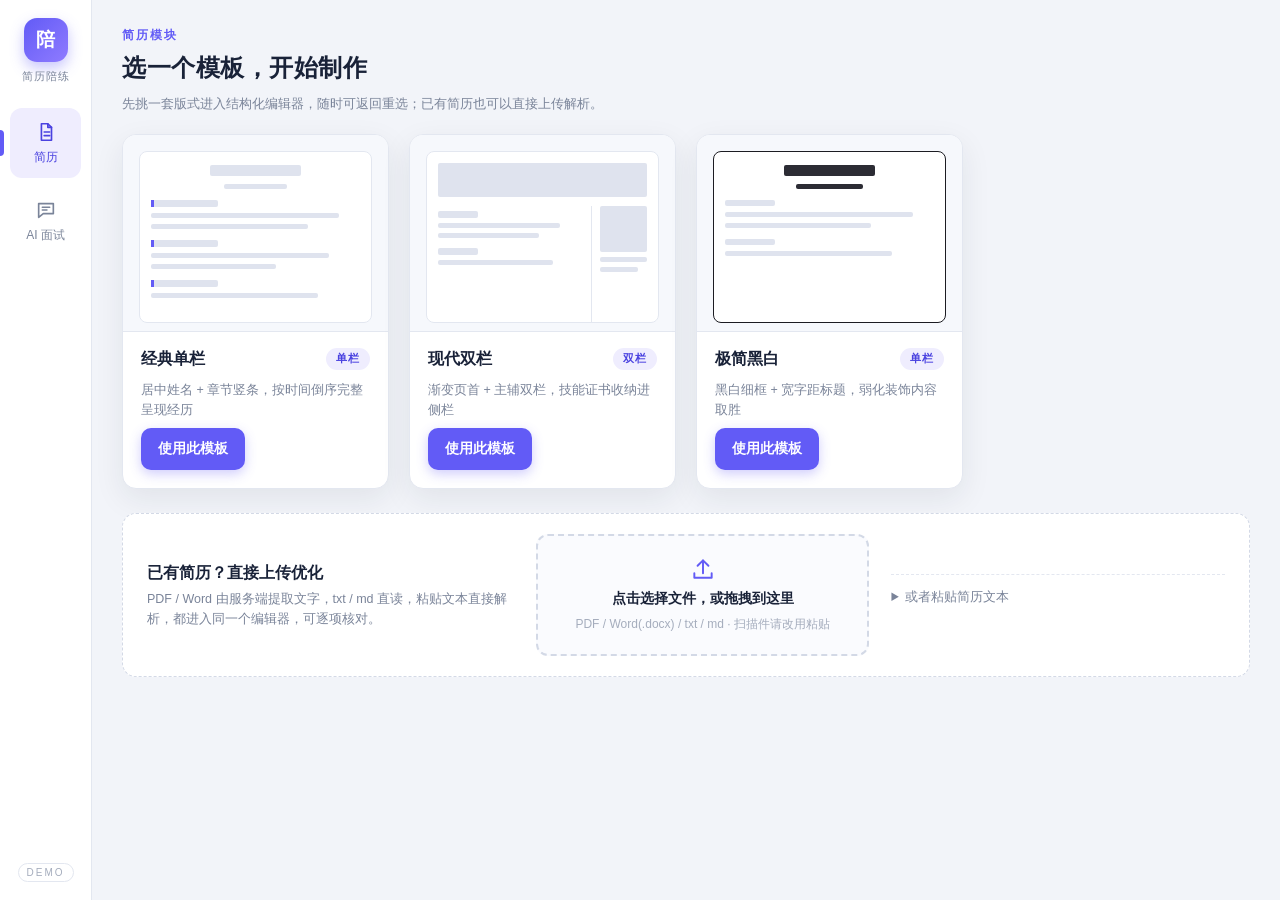
==== commit 9fd23af5: "fix: 修复按钮图标显示不全（右下角被裁） - 图标 sprite 由 <g> 改为 <symbol viewBox="0 0 24 24">，每个图标拥有独立坐标系 - 使用处 <svg> 补充 " ====
--- a/web-v1/index.html
+++ b/web-v1/index.html
@@ -9,30 +9,30 @@
 </head>
 <body>
   <!-- = 内置图标 = -->
-  <svg width="0" height="0" style="position:absolute" aria-hidden="true">
+  <svg width="0" height="0" viewBox="0 0 24 24" style="position:absolute" aria-hidden="true">
     <defs>
-      <g id="i-doc"><path d="M7 3h7l4 4v14H7z"/><path d="M14 3v4h4"/><path d="M10 12h6M10 16h6"/></g>
-      <g id="i-chat"><path d="M4 5h16v11H9l-5 4z"/><path d="M8 9h8M8 12h5"/></g>
-      <g id="i-plus"><path d="M12 5v14M5 12h14"/></g>
-      <g id="i-trash"><path d="M4 7h16M9 7V4h6v3M6 7l1 13h10l1-13"/><path d="M10 11v6M14 11v6"/></g>
-      <g id="i-check"><path d="M4 12.5l5 5L20 6.5"/></g>
-      <g id="i-alert"><path d="M12 3L2 21h20z"/><path d="M12 10v5M12 18v.5"/></g>
-      <g id="i-close"><path d="M5 5l14 14M19 5L5 19"/></g>
-      <g id="i-spark"><path d="M12 2l2.4 6.6L21 11l-6.6 2.4L12 20l-2.4-6.6L3 11l6.6-2.4z"/></g>
-      <g id="i-target"><circle cx="12" cy="12" r="9"/><circle cx="12" cy="12" r="5"/><circle cx="12" cy="12" r="1.2"/></g>
-      <g id="i-back"><path d="M15 5l-7 7 7 7"/></g>
-      <g id="i-upload"><path d="M12 16V4M7 9l5-5 5 5"/><path d="M4 16v4h16v-4"/></g>
-      <g id="i-layout"><rect x="3" y="4" width="18" height="16" rx="2"/><path d="M3 9h18M9 9v11"/></g>
-      <g id="i-school"><path d="M2 9l10-5 10 5-10 5z"/><path d="M6 12v5c0 1.5 3 3 6 3s6-1.5 6-3v-5"/></g>
-      <g id="i-case"><rect x="3" y="7" width="18" height="13" rx="2"/><path d="M9 7V4h6v3M3 13h18"/></g>
-      <g id="i-code"><path d="M8 6l-6 6 6 6M16 6l6 6-6 6"/></g>
-      <g id="i-user"><circle cx="12" cy="8" r="4"/><path d="M4 21c1.5-4 5-5 8-5s6.5 1 8 5"/></g>
-      <g id="i-refresh"><path d="M20 12a8 8 0 1 1-2.3-5.6L21 9"/><path d="M21 4v5h-5"/></g>
-      <g id="i-star"><path d="M12 3l2.7 5.6 6.1.8-4.5 4.2 1.1 6L12 16.7 6.6 19.6l1.1-6L3.2 9.4l6.1-.8z"/></g>
-      <g id="i-layers"><path d="M12 3l9 5-9 5-9-5z"/><path d="M3 13l9 5 9-5"/></g>
-      <g id="i-send"><path d="M21 3L10 14M21 3l-7 18-4-7-7-4z"/></g>
-      <g id="i-badge"><circle cx="12" cy="9" r="6"/><path d="M8.5 14L7 22l5-3 5 3-1.5-8"/></g>
-      <g id="i-edit"><path d="M4 20h4L20 8l-4-4L4 16z"/><path d="M13 7l4 4"/></g>
+      <symbol id="i-doc" viewBox="0 0 24 24"><path d="M7 3h7l4 4v14H7z"/><path d="M14 3v4h4"/><path d="M10 12h6M10 16h6"/></symbol>
+      <symbol id="i-chat" viewBox="0 0 24 24"><path d="M4 5h16v11H9l-5 4z"/><path d="M8 9h8M8 12h5"/></symbol>
+      <symbol id="i-plus" viewBox="0 0 24 24"><path d="M12 5v14M5 12h14"/></symbol>
+      <symbol id="i-trash" viewBox="0 0 24 24"><path d="M4 7h16M9 7V4h6v3M6 7l1 13h10l1-13"/><path d="M10 11v6M14 11v6"/></symbol>
+      <symbol id="i-check" viewBox="0 0 24 24"><path d="M4 12.5l5 5L20 6.5"/></symbol>
+      <symbol id="i-alert" viewBox="0 0 24 24"><path d="M12 3L2 21h20z"/><path d="M12 10v5M12 18v.5"/></symbol>
+      <symbol id="i-close" viewBox="0 0 24 24"><path d="M5 5l14 14M19 5L5 19"/></symbol>
+      <symbol id="i-spark" viewBox="0 0 24 24"><path d="M12 2l2.4 6.6L21 11l-6.6 2.4L12 20l-2.4-6.6L3 11l6.6-2.4z"/></symbol>
+      <symbol id="i-target" viewBox="0 0 24 24"><circle cx="12" cy="12" r="9"/><circle cx="12" cy="12" r="5"/><circle cx="12" cy="12" r="1.2"/></symbol>
+      <symbol id="i-back" viewBox="0 0 24 24"><path d="M15 5l-7 7 7 7"/></symbol>
+      <symbol id="i-upload" viewBox="0 0 24 24"><path d="M12 16V4M7 9l5-5 5 5"/><path d="M4 16v4h16v-4"/></symbol>
+      <symbol id="i-layout" viewBox="0 0 24 24"><rect x="3" y="4" width="18" height="16" rx="2"/><path d="M3 9h18M9 9v11"/></symbol>
+      <symbol id="i-school" viewBox="0 0 24 24"><path d="M2 9l10-5 10 5-10 5z"/><path d="M6 12v5c0 1.5 3 3 6 3s6-1.5 6-3v-5"/></symbol>
+      <symbol id="i-case" viewBox="0 0 24 24"><rect x="3" y="7" width="18" height="13" rx="2"/><path d="M9 7V4h6v3M3 13h18"/></symbol>
+      <symbol id="i-code" viewBox="0 0 24 24"><path d="M8 6l-6 6 6 6M16 6l6 6-6 6"/></symbol>
+      <symbol id="i-user" viewBox="0 0 24 24"><circle cx="12" cy="8" r="4"/><path d="M4 21c1.5-4 5-5 8-5s6.5 1 8 5"/></symbol>
+      <symbol id="i-refresh" viewBox="0 0 24 24"><path d="M20 12a8 8 0 1 1-2.3-5.6L21 9"/><path d="M21 4v5h-5"/></symbol>
+      <symbol id="i-star" viewBox="0 0 24 24"><path d="M12 3l2.7 5.6 6.1.8-4.5 4.2 1.1 6L12 16.7 6.6 19.6l1.1-6L3.2 9.4l6.1-.8z"/></symbol>
+      <symbol id="i-layers" viewBox="0 0 24 24"><path d="M12 3l9 5-9 5-9-5z"/><path d="M3 13l9 5 9-5"/></symbol>
+      <symbol id="i-send" viewBox="0 0 24 24"><path d="M21 3L10 14M21 3l-7 18-4-7-7-4z"/></symbol>
+      <symbol id="i-badge" viewBox="0 0 24 24"><circle cx="12" cy="9" r="6"/><path d="M8.5 14L7 22l5-3 5 3-1.5-8"/></symbol>
+      <symbol id="i-edit" viewBox="0 0 24 24"><path d="M4 20h4L20 8l-4-4L4 16z"/><path d="M13 7l4 4"/></symbol>
     </defs>
   </svg>
 
@@ -44,11 +44,11 @@
     </div>
     <nav class="module-nav">
       <button class="nav-item" data-nav="resume" id="navResume">
-        <svg aria-hidden="true"><use href="#i-doc"/></svg>
+        <svg aria-hidden="true" viewBox="0 0 24 24"><use href="#i-doc"/></svg>
         <span>简历</span>
       </button>
       <button class="nav-item" data-nav="interview" id="navInterview">
-        <svg aria-hidden="true"><use href="#i-chat"/></svg>
+        <svg aria-hidden="true" viewBox="0 0 24 24"><use href="#i-chat"/></svg>
         <span>AI 面试</span>
       </button>
     </nav>
@@ -84,7 +84,7 @@
           </div>
           <label class="dropzone" id="dropzone">
             <input type="file" id="resumeFile" accept=".pdf,.docx,.md,.txt" hidden>
-            <svg aria-hidden="true"><use href="#i-upload"/></svg>
+            <svg aria-hidden="true" viewBox="0 0 24 24"><use href="#i-upload"/></svg>
             <strong>点击选择文件，或拖拽到这里</strong>
             <span>PDF / Word(.docx) / txt / md · 扫描件请改用粘贴</span>
           </label>
@@ -100,16 +100,16 @@
       <div id="resumeEditor" class="subview" hidden>
         <header class="editor-toolbar">
           <div class="toolbar-left">
-            <button class="icon-btn" id="backEntry" type="button" title="返回选择页" aria-label="返回选择页"><svg aria-hidden="true"><use href="#i-back"/></svg></button>
+            <button class="icon-btn" id="backEntry" type="button" title="返回选择页" aria-label="返回选择页"><svg aria-hidden="true" viewBox="0 0 24 24"><use href="#i-back"/></svg></button>
             <div class="toolbar-title">
               <h1>结构化简历编辑</h1>
               <p><span id="sourceBadge" class="badge"></span><span id="progressText"></span></p>
             </div>
           </div>
           <div class="toolbar-actions">
-            <button class="btn ghost" id="exportDocx"><svg aria-hidden="true"><use href="#i-doc"/></svg>导出 DOCX</button>
-            <button class="btn ghost" id="gotoAnalysis"><svg aria-hidden="true"><use href="#i-target"/></svg>五维图分析</button>
-            <button class="btn primary" id="gotoInterview"><svg aria-hidden="true"><use href="#i-chat"/></svg>进入 AI 面试</button>
+            <button class="btn ghost" id="exportDocx"><svg aria-hidden="true" viewBox="0 0 24 24"><use href="#i-doc"/></svg>导出 DOCX</button>
+            <button class="btn ghost" id="gotoAnalysis"><svg aria-hidden="true" viewBox="0 0 24 24"><use href="#i-target"/></svg>五维图分析</button>
+            <button class="btn primary" id="gotoInterview"><svg aria-hidden="true" viewBox="0 0 24 24"><use href="#i-chat"/></svg>进入 AI 面试</button>
           </div>
         </header>
 
@@ -144,8 +144,8 @@
             <p class="sub">基于当前简历内容实时计算，编辑保存后回到这里分数会更新。</p>
           </div>
           <div class="head-actions">
-            <button class="btn ghost" id="analysisBack"><svg aria-hidden="true"><use href="#i-back"/></svg>回编辑</button>
-            <button class="btn primary" id="analysisToInterview"><svg aria-hidden="true"><use href="#i-chat"/></svg>进入 AI 面试</button>
+            <button class="btn ghost" id="analysisBack"><svg aria-hidden="true" viewBox="0 0 24 24"><use href="#i-back"/></svg>回编辑</button>
+            <button class="btn primary" id="analysisToInterview"><svg aria-hidden="true" viewBox="0 0 24 24"><use href="#i-chat"/></svg>进入 AI 面试</button>
           </div>
         </header>
         <div class="analysis-layout">
@@ -165,7 +165,7 @@
             <h2 id="adviceTitle">最该先改的三件事</h2>
             <ol id="analysisAdvice"></ol>
             <div class="advice-note">
-              <svg aria-hidden="true"><use href="#i-spark"/></svg>
+              <svg aria-hidden="true" viewBox="0 0 24 24"><use href="#i-spark"/></svg>
               <span>改完这几处，再去 AI 面试验证表达效果。</span>
             </div>
           </section>
@@ -200,8 +200,8 @@
                 <option value="8">8 轮（深度）</option>
               </select>
             </label>
-            <p class="setup-tip" id="factHint"><svg aria-hidden="true"><use href="#i-alert"/></svg>面试官会引用简历事实编号（E1、E2…），点击编号可跳回简历对应模块。</p>
-            <button type="button" class="btn primary block" id="startInterview"><svg aria-hidden="true"><use href="#i-send"/></svg>开始面试</button>
+            <p class="setup-tip" id="factHint"><svg aria-hidden="true" viewBox="0 0 24 24"><use href="#i-alert"/></svg>面试官会引用简历事实编号（E1、E2…），点击编号可跳回简历对应模块。</p>
+            <button type="button" class="btn primary block" id="startInterview"><svg aria-hidden="true" viewBox="0 0 24 24"><use href="#i-send"/></svg>开始面试</button>
           </div>
         </div>
       </div>
@@ -215,14 +215,14 @@
           </div>
           <div class="head-actions">
             <span class="round-pill" id="roundPill"></span>
-            <button class="icon-btn labeled" id="quitInterview" type="button" title="结束本场并看复盘" aria-label="结束本场并看复盘"><svg aria-hidden="true"><use href="#i-close"/></svg><span class="icon-label">结束本场</span></button>
+            <button class="icon-btn labeled" id="quitInterview" type="button" title="结束本场并看复盘" aria-label="结束本场并看复盘"><svg aria-hidden="true" viewBox="0 0 24 24"><use href="#i-close"/></svg><span class="icon-label">结束本场</span></button>
           </div>
         </header>
         <div class="chat-stream" id="chatStream"></div>
         <footer class="chat-input-bar">
           <button type="button" class="btn ghost sm" id="sampleAnswer">插入示例回答</button>
           <textarea id="answerInput" rows="1" placeholder="用一句话先给结论，再补动作和结果…"></textarea>
-          <button type="button" class="btn primary sm send-btn" id="sendAnswer"><svg aria-hidden="true"><use href="#i-send"/></svg></button>
+          <button type="button" class="btn primary sm send-btn" id="sendAnswer"><svg aria-hidden="true" viewBox="0 0 24 24"><use href="#i-send"/></svg></button>
         </footer>
       </div>
 
@@ -235,8 +235,8 @@
             <p class="sub" id="reviewContext"></p>
           </div>
           <div class="head-actions">
-            <button class="btn ghost" id="reviewRestart"><svg aria-hidden="true"><use href="#i-refresh"/></svg>再来一轮</button>
-            <button class="btn primary" id="reviewToResume"><svg aria-hidden="true"><use href="#i-doc"/></svg>回去改简历</button>
+            <button class="btn ghost" id="reviewRestart"><svg aria-hidden="true" viewBox="0 0 24 24"><use href="#i-refresh"/></svg>再来一轮</button>
+            <button class="btn primary" id="reviewToResume"><svg aria-hidden="true" viewBox="0 0 24 24"><use href="#i-doc"/></svg>回去改简历</button>
           </div>
         </header>
         <div class="review-layout">
--- a/web-v1/styles.css
+++ b/web-v1/styles.css
@@ -83,7 +83,7 @@
   padding: 9px 16px; border-radius: 10px; font-weight: 600; font-size: 13.5px;
   border: 1px solid transparent; transition: all .18s; white-space: nowrap;
 }
-.btn svg { width: 16px; height: 16px; pointer-events: none; }
+.btn svg { width: 18px; height: 18px; pointer-events: none; flex-shrink: 0; }
 .btn.primary { background: var(--accent); color: #fff; box-shadow: 0 4px 12px rgba(98, 91, 246, .3); }
 .btn.primary:hover { background: var(--accent-deep); }
 .btn.ghost { background: #fff; border-color: var(--line-strong); color: var(--ink-soft); }
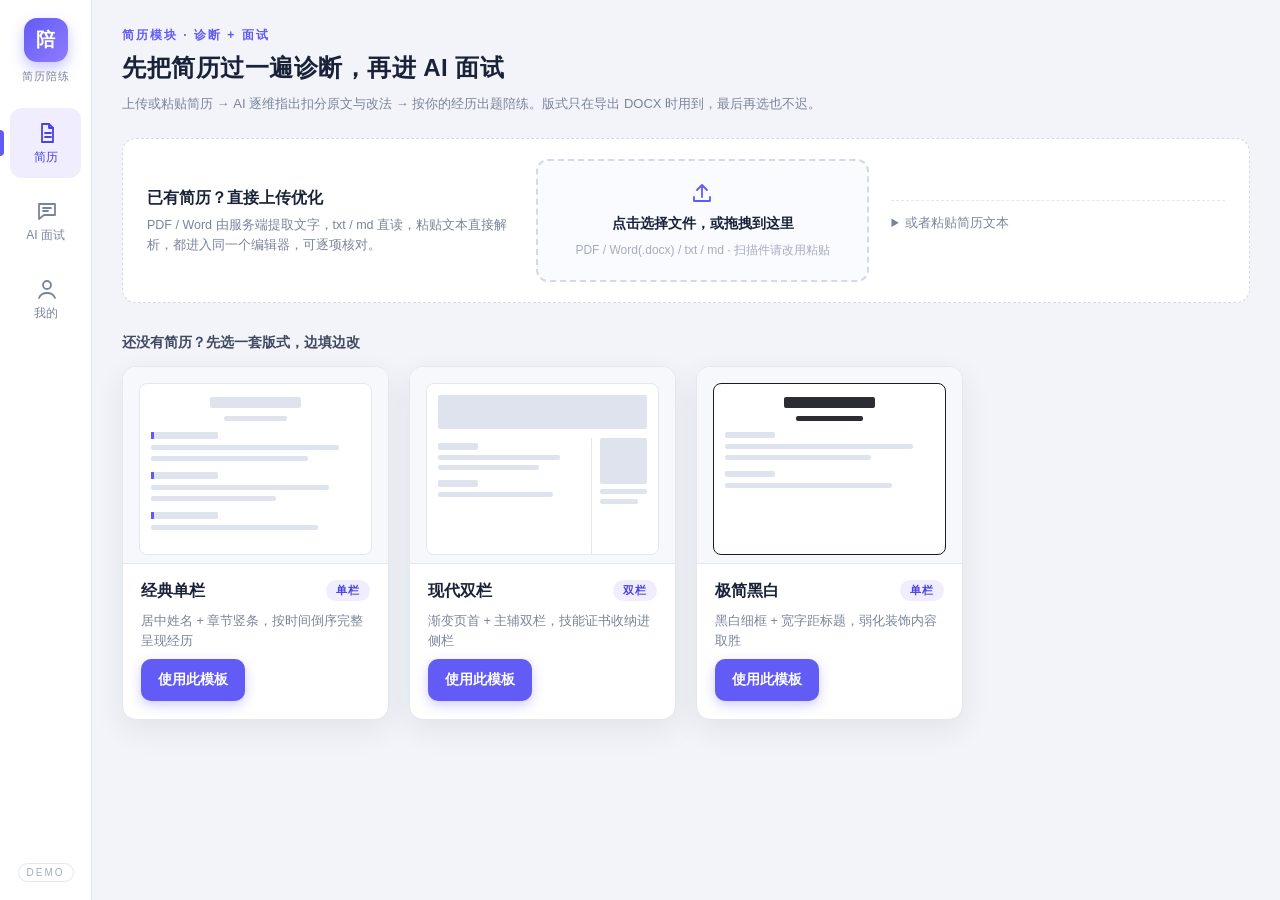
==== commit edfbab2e: "feat: 会话状态持久化 + 前端体验迭代 + 测试文档更新 - server: main.py/session.py/tools.py 支持会话存档（server/.state/，含简历原文，gi" ====
--- a/web-v1/index.html
+++ b/web-v1/index.html
@@ -5,34 +5,34 @@
   <meta name="viewport" content="width=device-width, initial-scale=1.0">
   <title>简历陪练 · 智能体版</title>
   <link rel="icon" href="data:image/svg+xml,%3Csvg xmlns='http://www.w3.org/2000/svg' viewBox='0 0 32 32'%3E%3Crect width='32' height='32' rx='8' fill='%231f6f5c'/%3E%3Ctext x='16' y='22' font-size='16' text-anchor='middle' fill='white' font-family='sans-serif'%3E%E9%99%AA%3C/text%3E%3C/svg%3E">
-  <link rel="stylesheet" href="styles.css?v=30">
+  <link rel="stylesheet" href="styles.css?v=33">
 </head>
 <body>
   <!-- = 内置图标 = -->
-  <svg width="0" height="0" viewBox="0 0 24 24" style="position:absolute" aria-hidden="true">
+  <svg width="0" height="0" style="position:absolute" aria-hidden="true">
     <defs>
-      <symbol id="i-doc" viewBox="0 0 24 24"><path d="M7 3h7l4 4v14H7z"/><path d="M14 3v4h4"/><path d="M10 12h6M10 16h6"/></symbol>
-      <symbol id="i-chat" viewBox="0 0 24 24"><path d="M4 5h16v11H9l-5 4z"/><path d="M8 9h8M8 12h5"/></symbol>
-      <symbol id="i-plus" viewBox="0 0 24 24"><path d="M12 5v14M5 12h14"/></symbol>
-      <symbol id="i-trash" viewBox="0 0 24 24"><path d="M4 7h16M9 7V4h6v3M6 7l1 13h10l1-13"/><path d="M10 11v6M14 11v6"/></symbol>
-      <symbol id="i-check" viewBox="0 0 24 24"><path d="M4 12.5l5 5L20 6.5"/></symbol>
-      <symbol id="i-alert" viewBox="0 0 24 24"><path d="M12 3L2 21h20z"/><path d="M12 10v5M12 18v.5"/></symbol>
-      <symbol id="i-close" viewBox="0 0 24 24"><path d="M5 5l14 14M19 5L5 19"/></symbol>
-      <symbol id="i-spark" viewBox="0 0 24 24"><path d="M12 2l2.4 6.6L21 11l-6.6 2.4L12 20l-2.4-6.6L3 11l6.6-2.4z"/></symbol>
-      <symbol id="i-target" viewBox="0 0 24 24"><circle cx="12" cy="12" r="9"/><circle cx="12" cy="12" r="5"/><circle cx="12" cy="12" r="1.2"/></symbol>
-      <symbol id="i-back" viewBox="0 0 24 24"><path d="M15 5l-7 7 7 7"/></symbol>
-      <symbol id="i-upload" viewBox="0 0 24 24"><path d="M12 16V4M7 9l5-5 5 5"/><path d="M4 16v4h16v-4"/></symbol>
-      <symbol id="i-layout" viewBox="0 0 24 24"><rect x="3" y="4" width="18" height="16" rx="2"/><path d="M3 9h18M9 9v11"/></symbol>
-      <symbol id="i-school" viewBox="0 0 24 24"><path d="M2 9l10-5 10 5-10 5z"/><path d="M6 12v5c0 1.5 3 3 6 3s6-1.5 6-3v-5"/></symbol>
-      <symbol id="i-case" viewBox="0 0 24 24"><rect x="3" y="7" width="18" height="13" rx="2"/><path d="M9 7V4h6v3M3 13h18"/></symbol>
-      <symbol id="i-code" viewBox="0 0 24 24"><path d="M8 6l-6 6 6 6M16 6l6 6-6 6"/></symbol>
-      <symbol id="i-user" viewBox="0 0 24 24"><circle cx="12" cy="8" r="4"/><path d="M4 21c1.5-4 5-5 8-5s6.5 1 8 5"/></symbol>
-      <symbol id="i-refresh" viewBox="0 0 24 24"><path d="M20 12a8 8 0 1 1-2.3-5.6L21 9"/><path d="M21 4v5h-5"/></symbol>
-      <symbol id="i-star" viewBox="0 0 24 24"><path d="M12 3l2.7 5.6 6.1.8-4.5 4.2 1.1 6L12 16.7 6.6 19.6l1.1-6L3.2 9.4l6.1-.8z"/></symbol>
-      <symbol id="i-layers" viewBox="0 0 24 24"><path d="M12 3l9 5-9 5-9-5z"/><path d="M3 13l9 5 9-5"/></symbol>
-      <symbol id="i-send" viewBox="0 0 24 24"><path d="M21 3L10 14M21 3l-7 18-4-7-7-4z"/></symbol>
-      <symbol id="i-badge" viewBox="0 0 24 24"><circle cx="12" cy="9" r="6"/><path d="M8.5 14L7 22l5-3 5 3-1.5-8"/></symbol>
-      <symbol id="i-edit" viewBox="0 0 24 24"><path d="M4 20h4L20 8l-4-4L4 16z"/><path d="M13 7l4 4"/></symbol>
+      <g id="i-doc"><path d="M7 3h7l4 4v14H7z"/><path d="M14 3v4h4"/><path d="M10 12h6M10 16h6"/></g>
+      <g id="i-chat"><path d="M4 5h16v11H9l-5 4z"/><path d="M8 9h8M8 12h5"/></g>
+      <g id="i-plus"><path d="M12 5v14M5 12h14"/></g>
+      <g id="i-trash"><path d="M4 7h16M9 7V4h6v3M6 7l1 13h10l1-13"/><path d="M10 11v6M14 11v6"/></g>
+      <g id="i-check"><path d="M4 12.5l5 5L20 6.5"/></g>
+      <g id="i-alert"><path d="M12 3L2 21h20z"/><path d="M12 10v5M12 18v.5"/></g>
+      <g id="i-close"><path d="M5 5l14 14M19 5L5 19"/></g>
+      <g id="i-spark"><path d="M12 2l2.4 6.6L21 11l-6.6 2.4L12 20l-2.4-6.6L3 11l6.6-2.4z"/></g>
+      <g id="i-target"><circle cx="12" cy="12" r="9"/><circle cx="12" cy="12" r="5"/><circle cx="12" cy="12" r="1.2"/></g>
+      <g id="i-back"><path d="M15 5l-7 7 7 7"/></g>
+      <g id="i-upload"><path d="M12 16V4M7 9l5-5 5 5"/><path d="M4 16v4h16v-4"/></g>
+      <g id="i-layout"><rect x="3" y="4" width="18" height="16" rx="2"/><path d="M3 9h18M9 9v11"/></g>
+      <g id="i-school"><path d="M2 9l10-5 10 5-10 5z"/><path d="M6 12v5c0 1.5 3 3 6 3s6-1.5 6-3v-5"/></g>
+      <g id="i-case"><rect x="3" y="7" width="18" height="13" rx="2"/><path d="M9 7V4h6v3M3 13h18"/></g>
+      <g id="i-code"><path d="M8 6l-6 6 6 6M16 6l6 6-6 6"/></g>
+      <g id="i-user"><circle cx="12" cy="8" r="4"/><path d="M4 21c1.5-4 5-5 8-5s6.5 1 8 5"/></g>
+      <g id="i-refresh"><path d="M20 12a8 8 0 1 1-2.3-5.6L21 9"/><path d="M21 4v5h-5"/></g>
+      <g id="i-star"><path d="M12 3l2.7 5.6 6.1.8-4.5 4.2 1.1 6L12 16.7 6.6 19.6l1.1-6L3.2 9.4l6.1-.8z"/></g>
+      <g id="i-layers"><path d="M12 3l9 5-9 5-9-5z"/><path d="M3 13l9 5 9-5"/></g>
+      <g id="i-send"><path d="M21 3L10 14M21 3l-7 18-4-7-7-4z"/></g>
+      <g id="i-badge"><circle cx="12" cy="9" r="6"/><path d="M8.5 14L7 22l5-3 5 3-1.5-8"/></g>
+      <g id="i-edit"><path d="M4 20h4L20 8l-4-4L4 16z"/><path d="M13 7l4 4"/></g>
     </defs>
   </svg>
 
@@ -44,12 +44,16 @@
     </div>
     <nav class="module-nav">
       <button class="nav-item" data-nav="resume" id="navResume">
-        <svg aria-hidden="true" viewBox="0 0 24 24"><use href="#i-doc"/></svg>
+        <svg aria-hidden="true"><use href="#i-doc"/></svg>
         <span>简历</span>
       </button>
       <button class="nav-item" data-nav="interview" id="navInterview">
-        <svg aria-hidden="true" viewBox="0 0 24 24"><use href="#i-chat"/></svg>
+        <svg aria-hidden="true"><use href="#i-chat"/></svg>
         <span>AI 面试</span>
+      </button>
+      <button class="nav-item" data-nav="profile" id="navProfile">
+        <svg aria-hidden="true"><use href="#i-user"/></svg>
+        <span>我的</span>
       </button>
     </nav>
     <div class="nav-foot">
@@ -67,16 +71,13 @@
       <div id="resumeEntry" class="subview">
         <header class="subview-head">
           <div>
-            <p class="eyebrow">简历模块</p>
-            <h1>选一个模板，开始制作</h1>
-            <p class="sub">先挑一套版式进入结构化编辑器，随时可返回重选；已有简历也可以直接上传解析。</p>
-          </div>
-        </header>
-
-        <!-- 模板卡片网格 -->
-        <div class="tpl-gallery" id="tplGallery"></div>
-
-        <!-- 上传入口（次要） -->
+            <p class="eyebrow">简历模块 · 诊断 + 面试</p>
+            <h1>先把简历过一遍诊断，再进 AI 面试</h1>
+            <p class="sub">上传或粘贴简历 → AI 逐维指出扣分原文与改法 → 按你的经历出题陪练。版式只在导出 DOCX 时用到，最后再选也不迟。</p>
+          </div>
+        </header>
+
+        <!-- 上传入口（主路径：诊断与面试都从这里开始） -->
         <article class="upload-strip" id="entryUpload">
           <div class="upload-strip-text">
             <h2>已有简历？直接上传优化</h2>
@@ -84,7 +85,7 @@
           </div>
           <label class="dropzone" id="dropzone">
             <input type="file" id="resumeFile" accept=".pdf,.docx,.md,.txt" hidden>
-            <svg aria-hidden="true" viewBox="0 0 24 24"><use href="#i-upload"/></svg>
+            <svg aria-hidden="true"><use href="#i-upload"/></svg>
             <strong>点击选择文件，或拖拽到这里</strong>
             <span>PDF / Word(.docx) / txt / md · 扫描件请改用粘贴</span>
           </label>
@@ -94,22 +95,28 @@
             <button class="btn ghost" id="parsePaste">解析这段文本</button>
           </details>
         </article>
+
+        <!-- 模板卡片网格（次要路径：还没有简历时从版式起步） -->
+        <section class="tpl-section">
+          <h2 class="tpl-section-title">还没有简历？先选一套版式，边填边改</h2>
+          <div class="tpl-gallery" id="tplGallery"></div>
+        </section>
       </div>
 
       <!-- 结构化编辑页 -->
       <div id="resumeEditor" class="subview" hidden>
         <header class="editor-toolbar">
           <div class="toolbar-left">
-            <button class="icon-btn" id="backEntry" type="button" title="返回选择页" aria-label="返回选择页"><svg aria-hidden="true" viewBox="0 0 24 24"><use href="#i-back"/></svg></button>
+            <button class="icon-btn" id="backEntry" type="button" title="返回选择页" aria-label="返回选择页"><svg aria-hidden="true"><use href="#i-back"/></svg></button>
             <div class="toolbar-title">
               <h1>结构化简历编辑</h1>
               <p><span id="sourceBadge" class="badge"></span><span id="progressText"></span></p>
             </div>
           </div>
           <div class="toolbar-actions">
-            <button class="btn ghost" id="exportDocx"><svg aria-hidden="true" viewBox="0 0 24 24"><use href="#i-doc"/></svg>导出 DOCX</button>
-            <button class="btn ghost" id="gotoAnalysis"><svg aria-hidden="true" viewBox="0 0 24 24"><use href="#i-target"/></svg>五维图分析</button>
-            <button class="btn primary" id="gotoInterview"><svg aria-hidden="true" viewBox="0 0 24 24"><use href="#i-chat"/></svg>进入 AI 面试</button>
+            <button class="btn ghost" id="exportDocx"><svg aria-hidden="true"><use href="#i-doc"/></svg>导出 DOCX</button>
+            <button class="btn ghost" id="gotoAnalysis"><svg aria-hidden="true"><use href="#i-target"/></svg>五维图分析</button>
+            <button class="btn primary" id="gotoInterview"><svg aria-hidden="true"><use href="#i-chat"/></svg>进入 AI 面试</button>
           </div>
         </header>
 
@@ -144,8 +151,8 @@
             <p class="sub">基于当前简历内容实时计算，编辑保存后回到这里分数会更新。</p>
           </div>
           <div class="head-actions">
-            <button class="btn ghost" id="analysisBack"><svg aria-hidden="true" viewBox="0 0 24 24"><use href="#i-back"/></svg>回编辑</button>
-            <button class="btn primary" id="analysisToInterview"><svg aria-hidden="true" viewBox="0 0 24 24"><use href="#i-chat"/></svg>进入 AI 面试</button>
+            <button class="btn ghost" id="analysisBack"><svg aria-hidden="true"><use href="#i-back"/></svg>回编辑</button>
+            <button class="btn primary" id="analysisToInterview"><svg aria-hidden="true"><use href="#i-chat"/></svg>进入 AI 面试</button>
           </div>
         </header>
         <div class="analysis-layout">
@@ -165,7 +172,7 @@
             <h2 id="adviceTitle">最该先改的三件事</h2>
             <ol id="analysisAdvice"></ol>
             <div class="advice-note">
-              <svg aria-hidden="true" viewBox="0 0 24 24"><use href="#i-spark"/></svg>
+              <svg aria-hidden="true"><use href="#i-spark"/></svg>
               <span>改完这几处，再去 AI 面试验证表达效果。</span>
             </div>
           </section>
@@ -200,8 +207,8 @@
                 <option value="8">8 轮（深度）</option>
               </select>
             </label>
-            <p class="setup-tip" id="factHint"><svg aria-hidden="true" viewBox="0 0 24 24"><use href="#i-alert"/></svg>面试官会引用简历事实编号（E1、E2…），点击编号可跳回简历对应模块。</p>
-            <button type="button" class="btn primary block" id="startInterview"><svg aria-hidden="true" viewBox="0 0 24 24"><use href="#i-send"/></svg>开始面试</button>
+            <p class="setup-tip" id="factHint"><svg aria-hidden="true"><use href="#i-alert"/></svg>面试官会引用简历事实编号（E1、E2…），点击编号可跳回简历对应模块。</p>
+            <button type="button" class="btn primary block" id="startInterview"><svg aria-hidden="true"><use href="#i-send"/></svg>开始面试</button>
           </div>
         </div>
       </div>
@@ -215,14 +222,14 @@
           </div>
           <div class="head-actions">
             <span class="round-pill" id="roundPill"></span>
-            <button class="icon-btn labeled" id="quitInterview" type="button" title="结束本场并看复盘" aria-label="结束本场并看复盘"><svg aria-hidden="true" viewBox="0 0 24 24"><use href="#i-close"/></svg><span class="icon-label">结束本场</span></button>
+            <button class="icon-btn labeled" id="quitInterview" type="button" title="结束本场并看复盘" aria-label="结束本场并看复盘"><svg aria-hidden="true"><use href="#i-close"/></svg><span class="icon-label">结束本场</span></button>
           </div>
         </header>
         <div class="chat-stream" id="chatStream"></div>
         <footer class="chat-input-bar">
           <button type="button" class="btn ghost sm" id="sampleAnswer">插入示例回答</button>
           <textarea id="answerInput" rows="1" placeholder="用一句话先给结论，再补动作和结果…"></textarea>
-          <button type="button" class="btn primary sm send-btn" id="sendAnswer"><svg aria-hidden="true" viewBox="0 0 24 24"><use href="#i-send"/></svg></button>
+          <button type="button" class="btn primary sm send-btn" id="sendAnswer"><svg aria-hidden="true"><use href="#i-send"/></svg></button>
         </footer>
       </div>
 
@@ -235,8 +242,8 @@
             <p class="sub" id="reviewContext"></p>
           </div>
           <div class="head-actions">
-            <button class="btn ghost" id="reviewRestart"><svg aria-hidden="true" viewBox="0 0 24 24"><use href="#i-refresh"/></svg>再来一轮</button>
-            <button class="btn primary" id="reviewToResume"><svg aria-hidden="true" viewBox="0 0 24 24"><use href="#i-doc"/></svg>回去改简历</button>
+            <button class="btn ghost" id="reviewRestart"><svg aria-hidden="true"><use href="#i-refresh"/></svg>再来一轮</button>
+            <button class="btn primary" id="reviewToResume"><svg aria-hidden="true"><use href="#i-doc"/></svg>回去改简历</button>
           </div>
         </header>
         <div class="review-layout">
@@ -260,13 +267,66 @@
         </div>
       </div>
     </section>
+
+    <!-- ===== 我的：个人数据页 ===== -->
+    <section id="profileModule" class="module" hidden>
+      <div id="profileView" class="subview">
+        <header class="subview-head with-actions">
+          <div>
+            <p class="eyebrow">个人中心</p>
+            <h1>我的</h1>
+            <p class="sub" id="profileStatusLine"></p>
+          </div>
+          <div class="head-actions">
+            <button type="button" class="btn ghost sm" id="exportData"><svg aria-hidden="true"><use href="#i-upload"/></svg>导出数据</button>
+            <button type="button" class="btn ghost sm danger" id="clearData"><svg aria-hidden="true"><use href="#i-trash"/></svg>清空数据</button>
+          </div>
+        </header>
+
+        <!-- KPI 数据条 -->
+        <div class="kpi-strip" id="kpiStrip"></div>
+
+        <div class="profile-grid">
+          <!-- 左：简历数据 -->
+          <section class="card profile-col">
+            <h2>简历数据</h2>
+            <div class="resume-visual">
+              <div id="resumeDonut"></div>
+              <div class="mini-radar" id="profileRadar"></div>
+              <div class="fact-dots" id="factDots"></div>
+              <p class="donut-cap">E1–E6 事实状态 · 绿=结果可验证 黄=缺数字</p>
+            </div>
+          </section>
+          <!-- 中：面试历史（主视觉） -->
+          <section class="card profile-col profile-wide">
+            <h2>面试历史</h2>
+            <div class="trend-box" id="trendChart"></div>
+            <div class="profile-row">
+              <div id="heatmapBox"></div>
+              <div id="sceneDonut"></div>
+            </div>
+          </section>
+          <!-- 右：当前状态 -->
+          <section class="card profile-col">
+            <h2>当前状态</h2>
+            <div id="statusPanel"></div>
+          </section>
+        </div>
+
+        <!-- 场次记录 -->
+        <section class="card history-card">
+          <h2>场次记录</h2>
+          <div id="historyList"></div>
+        </section>
+      </div>
+    </section>
   </main>
 
   <div id="toastRegion" aria-live="polite"></div>
   <script src="config.js"></script>
   <!-- 云 SDK 本地托管：jsdelivr 在国内网络常被拦，线上必须自带 -->
   <script src="vendor/workbuddy-cloud-sdk.global.js"></script>
-  <script src="agent.js?v=22"></script>
-  <script src="app.js?v=39"></script>
+  <script src="agent.js?v=23"></script>
+  <script src="app.js?v=42"></script>
 </body>
 </html>
--- a/web-v1/styles.css
+++ b/web-v1/styles.css
@@ -83,7 +83,7 @@
   padding: 9px 16px; border-radius: 10px; font-weight: 600; font-size: 13.5px;
   border: 1px solid transparent; transition: all .18s; white-space: nowrap;
 }
-.btn svg { width: 18px; height: 18px; pointer-events: none; flex-shrink: 0; }
+.btn svg { width: 16px; height: 16px; pointer-events: none; }
 .btn.primary { background: var(--accent); color: #fff; box-shadow: 0 4px 12px rgba(98, 91, 246, .3); }
 .btn.primary:hover { background: var(--accent-deep); }
 .btn.ghost { background: #fff; border-color: var(--line-strong); color: var(--ink-soft); }
@@ -167,13 +167,17 @@
 
 /* 上传入口条 */
 .upload-strip {
-  margin-top: 24px; background: var(--panel); border: 1px dashed var(--line-strong);
+  margin-top: 4px; background: var(--panel); border: 1px dashed var(--line-strong);
   border-radius: var(--radius); padding: 20px 24px;
   display: grid; grid-template-columns: 1.1fr 1fr 1fr; gap: 22px; align-items: center;
 }
 .upload-strip-text h2 { font-size: 15.5px; font-weight: 700; margin-bottom: 4px; }
 .upload-strip-text p { font-size: 12.5px; color: var(--muted); }
 .upload-strip .dropzone { padding: 20px 14px; }
+
+/* 模板区降为次要路径：上面先给上传/粘贴，模板另起一段并给一句说明 */
+.tpl-section { margin-top: 28px; }
+.tpl-section-title { font-size: 14px; font-weight: 700; color: var(--ink-soft); margin-bottom: 12px; }
 
 .dropzone {
   display: flex; flex-direction: column; align-items: center; gap: 6px;
@@ -541,6 +545,13 @@
 #analysisAdvice.is-evidence li { padding: 9px 0; align-items: flex-start; }
 #analysisAdvice.is-evidence li:last-child { border-bottom: 0; }
 #analysisAdvice.is-evidence .evidence-line { margin-top: 4px; }
+/* 顶部三条改法：与下面的证据列表拉开层级，读起来是「结论 → 依据」 */
+#analysisAdvice.is-evidence .advice-top { border-bottom-color: transparent; background: var(--accent-soft); border-radius: 10px; padding: 10px 12px; margin-bottom: 6px; }
+#analysisAdvice.is-evidence .advice-top strong { font-size: 13px; }
+#analysisAdvice.is-evidence .advice-top .advice-fix { display: block; margin-top: 4px; font-size: 12.5px; color: var(--muted); line-height: 1.55; }
+#analysisAdvice.is-evidence .advice-divider { border-bottom: 1px solid var(--line); padding: 6px 0 8px; margin-top: 4px; counter-increment: none; }
+#analysisAdvice.is-evidence .advice-divider::before { content: none; }
+#analysisAdvice.is-evidence .advice-divider div { font-size: 12px; font-weight: 700; color: var(--ink-soft); letter-spacing: .3px; }
 #adviceTitle .agent-badge { margin-left: 8px; vertical-align: 1px; }
 .advice-note {
   margin-top: 14px; display: flex; gap: 8px; align-items: center; flex-shrink: 0;
@@ -808,3 +819,98 @@
 .evidence-line strong { color: var(--accent-deep); margin-right: 6px; font-weight: 700; }
 .evidence-fix { color: var(--ink); margin-top: 3px; }
 .agent-note { font-size: 11.5px; color: var(--muted); margin-top: 10px; line-height: 1.6; }
+
+/* ===== 我的：个人数据页 ===== */
+.btn.danger { color: var(--danger); }
+.btn.danger:hover { border-color: var(--danger); background: #fdf3f3; }
+
+.kpi-strip { display: grid; grid-template-columns: repeat(5, 1fr); gap: 14px; margin-bottom: 16px; }
+.kpi {
+  background: var(--panel); border: 1px solid var(--line); border-radius: var(--radius);
+  box-shadow: var(--shadow); padding: 14px 8px 12px; text-align: center;
+}
+.kpi-num { display: block; font-size: 26px; font-weight: 800; color: var(--accent-deep); line-height: 1.2; }
+.kpi-label { font-size: 11.5px; color: var(--muted); letter-spacing: 1px; }
+
+.profile-grid { display: grid; grid-template-columns: 300px 1fr 280px; gap: 16px; align-items: stretch; }
+.profile-col { display: flex; flex-direction: column; }
+
+.resume-visual { display: flex; flex-direction: column; align-items: center; justify-content: space-evenly; gap: 10px; flex: 1; }
+.donut-svg { width: 128px; height: 128px; }
+.donut-num { font-size: 21px; font-weight: 800; fill: var(--ink); }
+.donut-arc { stroke-dasharray: 0 var(--circ); animation: donut-grow .9s cubic-bezier(.2, .7, .3, 1) .15s forwards; }
+@keyframes donut-grow { to { stroke-dasharray: var(--arc) var(--circ); } }
+.donut-cap { font-size: 11px; color: var(--faint); text-align: center; }
+.mini-radar svg { width: 208px; height: auto; }
+.fact-dots { display: flex; gap: 8px; justify-content: center; flex-wrap: wrap; }
+.fact-dot {
+  width: 40px; height: 40px; border-radius: 12px; display: grid; place-items: center;
+  font-size: 11px; font-weight: 700; cursor: default;
+  animation: dot-pop .4s ease backwards; animation-delay: calc(var(--i) * 60ms);
+}
+@keyframes dot-pop { from { transform: scale(.4); opacity: 0; } }
+.fact-dot.ok { background: var(--mint-soft); color: var(--mint); }
+.fact-dot.warn { background: var(--amber-soft); color: var(--amber); }
+.fact-dot.empty { background: #f1f3f9; color: var(--faint); }
+
+.trend-box { flex: 1; min-height: 190px; display: flex; align-items: center; }
+.trend-svg { width: 100%; height: auto; }
+.trend-grid { stroke: #eef1f8; stroke-width: 1; }
+.trend-axis { font-size: 10px; fill: var(--faint); }
+.trend-path { fill: none; stroke: var(--accent); stroke-width: 2.5; stroke-linecap: round; stroke-linejoin: round; }
+.trend-dot { fill: #fff; stroke: var(--accent); stroke-width: 2.5; animation: dot-pop .35s ease backwards; animation-delay: calc(.4s + var(--i) * 90ms); }
+
+.profile-row { display: grid; grid-template-columns: 1.25fr 1fr; gap: 18px; margin-top: 12px; align-items: start; }
+.heatmap { display: grid; grid-template-rows: repeat(7, 12px); grid-auto-flow: column; grid-auto-columns: 12px; gap: 3px; }
+.heat-cell { border-radius: 3px; background: #edf0f7; animation: dot-pop .3s ease backwards; animation-delay: calc(var(--i) * 8ms); }
+.heat-cell.l1 { background: #bcb6fa; }
+.heat-cell.l2 { background: var(--accent); }
+.heat-caption { font-size: 11px; color: var(--faint); margin-top: 8px; }
+.scene-svg { width: 116px; height: 116px; margin: 0 auto; display: block; }
+.scene-legend { display: flex; flex-direction: column; gap: 6px; margin-top: 10px; }
+.scene-legend span { font-size: 11.5px; color: var(--muted); display: flex; align-items: center; }
+.scene-legend span b { margin-left: auto; color: var(--ink-soft); }
+.scene-legend i { width: 9px; height: 9px; border-radius: 3px; display: inline-block; margin-right: 7px; flex-shrink: 0; }
+
+.status-stack { display: flex; flex-direction: column; gap: 12px; flex: 1; justify-content: space-evenly; }
+.status-block { border: 1px solid var(--line); border-radius: 12px; padding: 12px 14px; background: #fbfcff; }
+.s-num { font-size: 24px; font-weight: 800; color: var(--accent-deep); display: flex; align-items: center; gap: 7px; }
+.s-num svg { width: 20px; height: 20px; color: var(--amber); flex-shrink: 0; }
+.s-num small { font-size: 11.5px; color: var(--muted); font-weight: 400; margin-left: 2px; }
+.s-num.s-todo { font-size: 13px; color: var(--ink-soft); letter-spacing: 2px; }
+.s-track { height: 8px; border-radius: 5px; background: #edf0f7; overflow: hidden; margin-top: 9px; }
+.s-track span { display: block; height: 100%; border-radius: 5px; background: var(--amber); animation: track-grow .8s ease .25s backwards; }
+@keyframes track-grow { from { width: 0; } }
+.status-block p { font-size: 12px; color: var(--muted); margin-top: 4px; line-height: 1.6; }
+.status-block p strong { color: var(--amber); }
+.status-block .btn { margin-top: 8px; }
+
+.data-empty {
+  display: flex; flex-direction: column; align-items: center; justify-content: center;
+  gap: 10px; color: var(--muted); font-size: 12.5px; padding: 26px 10px; text-align: center; flex: 1;
+}
+.data-empty svg { width: 26px; height: 26px; color: var(--faint); }
+
+.history-card { margin-top: 16px; }
+.history-row {
+  display: flex; align-items: center; gap: 14px; padding: 10px 4px;
+  border-bottom: 1px dashed var(--line); font-size: 12.5px;
+  animation: dot-pop .3s ease backwards; animation-delay: calc(var(--i) * 40ms);
+}
+.history-row:last-of-type { border-bottom: 0; }
+.h-date { color: var(--muted); width: 62px; flex-shrink: 0; }
+.h-scene { font-weight: 600; width: 56px; flex-shrink: 0; }
+.h-meta { color: var(--muted); flex: 1; }
+.h-total { color: var(--accent-deep); font-size: 15px; }
+.h-total small { font-size: 11px; color: var(--muted); font-weight: 400; }
+.history-more { font-size: 11.5px; color: var(--faint); padding-top: 8px; }
+
+@media (max-width: 1100px) {
+  .profile-grid { grid-template-columns: 1fr 1fr; }
+  .profile-col.profile-wide { grid-column: 1 / -1; order: -1; }
+}
+@media (max-width: 880px) {
+  .kpi-strip { grid-template-columns: repeat(2, 1fr); }
+  .profile-grid { grid-template-columns: 1fr; }
+  .profile-row { grid-template-columns: 1fr; }
+}
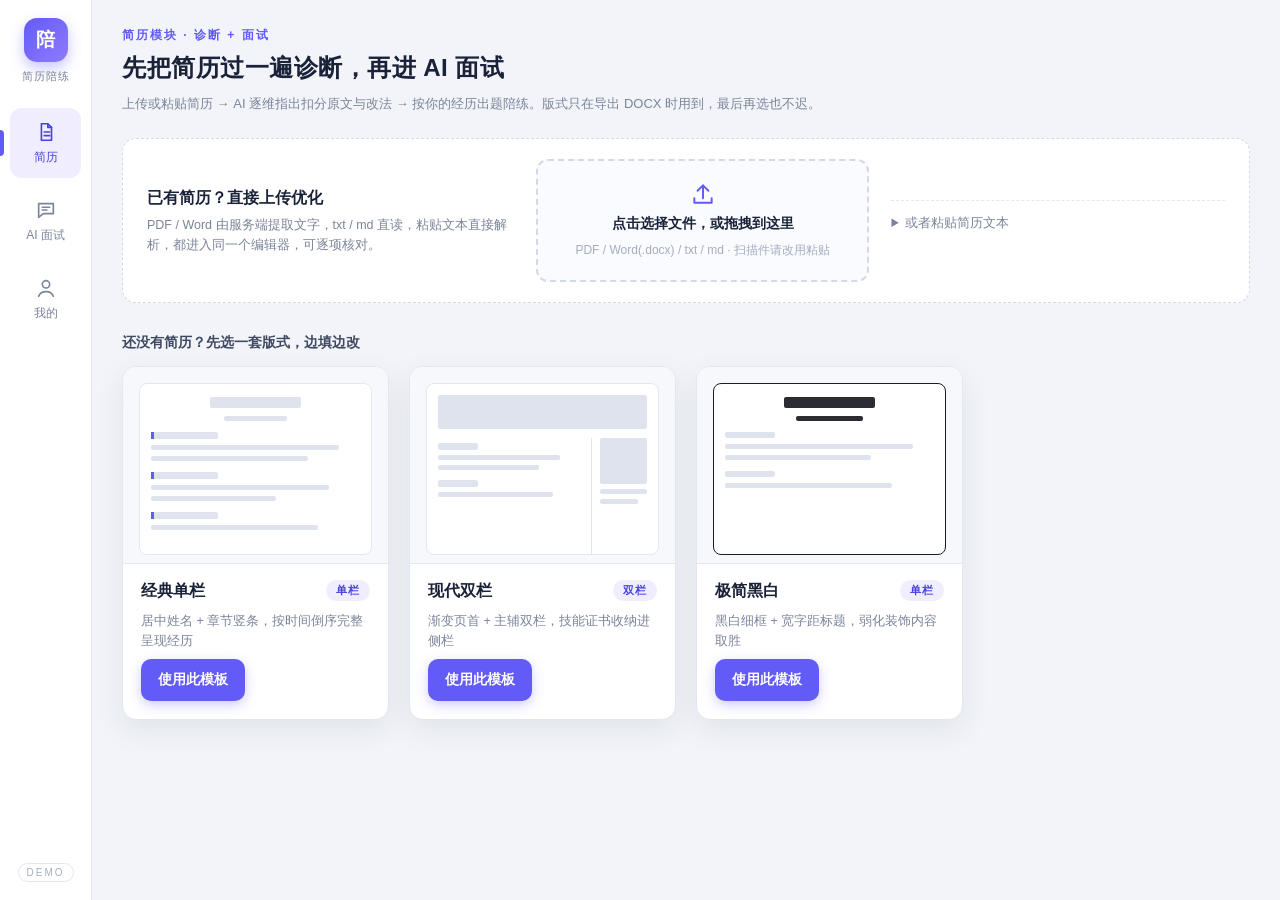
==== commit 23659ea0: "fix: 修复全部按钮图标右下角被裁（symbol + viewBox） 根因：图标 sprite 用 <g> 且使用处 <svg> 缺 viewBox，<use> 引用的 24×24 图标按 1:1" ====
--- a/web-v1/index.html
+++ b/web-v1/index.html
@@ -9,30 +9,30 @@
 </head>
 <body>
   <!-- = 内置图标 = -->
-  <svg width="0" height="0" style="position:absolute" aria-hidden="true">
+  <svg width="0" height="0" viewBox="0 0 24 24" style="position:absolute" aria-hidden="true">
     <defs>
-      <g id="i-doc"><path d="M7 3h7l4 4v14H7z"/><path d="M14 3v4h4"/><path d="M10 12h6M10 16h6"/></g>
-      <g id="i-chat"><path d="M4 5h16v11H9l-5 4z"/><path d="M8 9h8M8 12h5"/></g>
-      <g id="i-plus"><path d="M12 5v14M5 12h14"/></g>
-      <g id="i-trash"><path d="M4 7h16M9 7V4h6v3M6 7l1 13h10l1-13"/><path d="M10 11v6M14 11v6"/></g>
-      <g id="i-check"><path d="M4 12.5l5 5L20 6.5"/></g>
-      <g id="i-alert"><path d="M12 3L2 21h20z"/><path d="M12 10v5M12 18v.5"/></g>
-      <g id="i-close"><path d="M5 5l14 14M19 5L5 19"/></g>
-      <g id="i-spark"><path d="M12 2l2.4 6.6L21 11l-6.6 2.4L12 20l-2.4-6.6L3 11l6.6-2.4z"/></g>
-      <g id="i-target"><circle cx="12" cy="12" r="9"/><circle cx="12" cy="12" r="5"/><circle cx="12" cy="12" r="1.2"/></g>
-      <g id="i-back"><path d="M15 5l-7 7 7 7"/></g>
-      <g id="i-upload"><path d="M12 16V4M7 9l5-5 5 5"/><path d="M4 16v4h16v-4"/></g>
-      <g id="i-layout"><rect x="3" y="4" width="18" height="16" rx="2"/><path d="M3 9h18M9 9v11"/></g>
-      <g id="i-school"><path d="M2 9l10-5 10 5-10 5z"/><path d="M6 12v5c0 1.5 3 3 6 3s6-1.5 6-3v-5"/></g>
-      <g id="i-case"><rect x="3" y="7" width="18" height="13" rx="2"/><path d="M9 7V4h6v3M3 13h18"/></g>
-      <g id="i-code"><path d="M8 6l-6 6 6 6M16 6l6 6-6 6"/></g>
-      <g id="i-user"><circle cx="12" cy="8" r="4"/><path d="M4 21c1.5-4 5-5 8-5s6.5 1 8 5"/></g>
-      <g id="i-refresh"><path d="M20 12a8 8 0 1 1-2.3-5.6L21 9"/><path d="M21 4v5h-5"/></g>
-      <g id="i-star"><path d="M12 3l2.7 5.6 6.1.8-4.5 4.2 1.1 6L12 16.7 6.6 19.6l1.1-6L3.2 9.4l6.1-.8z"/></g>
-      <g id="i-layers"><path d="M12 3l9 5-9 5-9-5z"/><path d="M3 13l9 5 9-5"/></g>
-      <g id="i-send"><path d="M21 3L10 14M21 3l-7 18-4-7-7-4z"/></g>
-      <g id="i-badge"><circle cx="12" cy="9" r="6"/><path d="M8.5 14L7 22l5-3 5 3-1.5-8"/></g>
-      <g id="i-edit"><path d="M4 20h4L20 8l-4-4L4 16z"/><path d="M13 7l4 4"/></g>
+      <symbol id="i-doc" viewBox="0 0 24 24"><path d="M7 3h7l4 4v14H7z"/><path d="M14 3v4h4"/><path d="M10 12h6M10 16h6"/></symbol>
+      <symbol id="i-chat" viewBox="0 0 24 24"><path d="M4 5h16v11H9l-5 4z"/><path d="M8 9h8M8 12h5"/></symbol>
+      <symbol id="i-plus" viewBox="0 0 24 24"><path d="M12 5v14M5 12h14"/></symbol>
+      <symbol id="i-trash" viewBox="0 0 24 24"><path d="M4 7h16M9 7V4h6v3M6 7l1 13h10l1-13"/><path d="M10 11v6M14 11v6"/></symbol>
+      <symbol id="i-check" viewBox="0 0 24 24"><path d="M4 12.5l5 5L20 6.5"/></symbol>
+      <symbol id="i-alert" viewBox="0 0 24 24"><path d="M12 3L2 21h20z"/><path d="M12 10v5M12 18v.5"/></symbol>
+      <symbol id="i-close" viewBox="0 0 24 24"><path d="M5 5l14 14M19 5L5 19"/></symbol>
+      <symbol id="i-spark" viewBox="0 0 24 24"><path d="M12 2l2.4 6.6L21 11l-6.6 2.4L12 20l-2.4-6.6L3 11l6.6-2.4z"/></symbol>
+      <symbol id="i-target" viewBox="0 0 24 24"><circle cx="12" cy="12" r="9"/><circle cx="12" cy="12" r="5"/><circle cx="12" cy="12" r="1.2"/></symbol>
+      <symbol id="i-back" viewBox="0 0 24 24"><path d="M15 5l-7 7 7 7"/></symbol>
+      <symbol id="i-upload" viewBox="0 0 24 24"><path d="M12 16V4M7 9l5-5 5 5"/><path d="M4 16v4h16v-4"/></symbol>
+      <symbol id="i-layout" viewBox="0 0 24 24"><rect x="3" y="4" width="18" height="16" rx="2"/><path d="M3 9h18M9 9v11"/></symbol>
+      <symbol id="i-school" viewBox="0 0 24 24"><path d="M2 9l10-5 10 5-10 5z"/><path d="M6 12v5c0 1.5 3 3 6 3s6-1.5 6-3v-5"/></symbol>
+      <symbol id="i-case" viewBox="0 0 24 24"><rect x="3" y="7" width="18" height="13" rx="2"/><path d="M9 7V4h6v3M3 13h18"/></symbol>
+      <symbol id="i-code" viewBox="0 0 24 24"><path d="M8 6l-6 6 6 6M16 6l6 6-6 6"/></symbol>
+      <symbol id="i-user" viewBox="0 0 24 24"><circle cx="12" cy="8" r="4"/><path d="M4 21c1.5-4 5-5 8-5s6.5 1 8 5"/></symbol>
+      <symbol id="i-refresh" viewBox="0 0 24 24"><path d="M20 12a8 8 0 1 1-2.3-5.6L21 9"/><path d="M21 4v5h-5"/></symbol>
+      <symbol id="i-star" viewBox="0 0 24 24"><path d="M12 3l2.7 5.6 6.1.8-4.5 4.2 1.1 6L12 16.7 6.6 19.6l1.1-6L3.2 9.4l6.1-.8z"/></symbol>
+      <symbol id="i-layers" viewBox="0 0 24 24"><path d="M12 3l9 5-9 5-9-5z"/><path d="M3 13l9 5 9-5"/></symbol>
+      <symbol id="i-send" viewBox="0 0 24 24"><path d="M21 3L10 14M21 3l-7 18-4-7-7-4z"/></symbol>
+      <symbol id="i-badge" viewBox="0 0 24 24"><circle cx="12" cy="9" r="6"/><path d="M8.5 14L7 22l5-3 5 3-1.5-8"/></symbol>
+      <symbol id="i-edit" viewBox="0 0 24 24"><path d="M4 20h4L20 8l-4-4L4 16z"/><path d="M13 7l4 4"/></symbol>
     </defs>
   </svg>
 
@@ -44,15 +44,15 @@
     </div>
     <nav class="module-nav">
       <button class="nav-item" data-nav="resume" id="navResume">
-        <svg aria-hidden="true"><use href="#i-doc"/></svg>
+        <svg aria-hidden="true" viewBox="0 0 24 24"><use href="#i-doc"/></svg>
         <span>简历</span>
       </button>
       <button class="nav-item" data-nav="interview" id="navInterview">
-        <svg aria-hidden="true"><use href="#i-chat"/></svg>
+        <svg aria-hidden="true" viewBox="0 0 24 24"><use href="#i-chat"/></svg>
         <span>AI 面试</span>
       </button>
       <button class="nav-item" data-nav="profile" id="navProfile">
-        <svg aria-hidden="true"><use href="#i-user"/></svg>
+        <svg aria-hidden="true" viewBox="0 0 24 24"><use href="#i-user"/></svg>
         <span>我的</span>
       </button>
     </nav>
@@ -85,7 +85,7 @@
           </div>
           <label class="dropzone" id="dropzone">
             <input type="file" id="resumeFile" accept=".pdf,.docx,.md,.txt" hidden>
-            <svg aria-hidden="true"><use href="#i-upload"/></svg>
+            <svg aria-hidden="true" viewBox="0 0 24 24"><use href="#i-upload"/></svg>
             <strong>点击选择文件，或拖拽到这里</strong>
             <span>PDF / Word(.docx) / txt / md · 扫描件请改用粘贴</span>
           </label>
@@ -107,16 +107,16 @@
       <div id="resumeEditor" class="subview" hidden>
         <header class="editor-toolbar">
           <div class="toolbar-left">
-            <button class="icon-btn" id="backEntry" type="button" title="返回选择页" aria-label="返回选择页"><svg aria-hidden="true"><use href="#i-back"/></svg></button>
+            <button class="icon-btn" id="backEntry" type="button" title="返回选择页" aria-label="返回选择页"><svg aria-hidden="true" viewBox="0 0 24 24"><use href="#i-back"/></svg></button>
             <div class="toolbar-title">
               <h1>结构化简历编辑</h1>
               <p><span id="sourceBadge" class="badge"></span><span id="progressText"></span></p>
             </div>
           </div>
           <div class="toolbar-actions">
-            <button class="btn ghost" id="exportDocx"><svg aria-hidden="true"><use href="#i-doc"/></svg>导出 DOCX</button>
-            <button class="btn ghost" id="gotoAnalysis"><svg aria-hidden="true"><use href="#i-target"/></svg>五维图分析</button>
-            <button class="btn primary" id="gotoInterview"><svg aria-hidden="true"><use href="#i-chat"/></svg>进入 AI 面试</button>
+            <button class="btn ghost" id="exportDocx"><svg aria-hidden="true" viewBox="0 0 24 24"><use href="#i-doc"/></svg>导出 DOCX</button>
+            <button class="btn ghost" id="gotoAnalysis"><svg aria-hidden="true" viewBox="0 0 24 24"><use href="#i-target"/></svg>五维图分析</button>
+            <button class="btn primary" id="gotoInterview"><svg aria-hidden="true" viewBox="0 0 24 24"><use href="#i-chat"/></svg>进入 AI 面试</button>
           </div>
         </header>
 
@@ -151,8 +151,8 @@
             <p class="sub">基于当前简历内容实时计算，编辑保存后回到这里分数会更新。</p>
           </div>
           <div class="head-actions">
-            <button class="btn ghost" id="analysisBack"><svg aria-hidden="true"><use href="#i-back"/></svg>回编辑</button>
-            <button class="btn primary" id="analysisToInterview"><svg aria-hidden="true"><use href="#i-chat"/></svg>进入 AI 面试</button>
+            <button class="btn ghost" id="analysisBack"><svg aria-hidden="true" viewBox="0 0 24 24"><use href="#i-back"/></svg>回编辑</button>
+            <button class="btn primary" id="analysisToInterview"><svg aria-hidden="true" viewBox="0 0 24 24"><use href="#i-chat"/></svg>进入 AI 面试</button>
           </div>
         </header>
         <div class="analysis-layout">
@@ -172,7 +172,7 @@
             <h2 id="adviceTitle">最该先改的三件事</h2>
             <ol id="analysisAdvice"></ol>
             <div class="advice-note">
-              <svg aria-hidden="true"><use href="#i-spark"/></svg>
+              <svg aria-hidden="true" viewBox="0 0 24 24"><use href="#i-spark"/></svg>
               <span>改完这几处，再去 AI 面试验证表达效果。</span>
             </div>
           </section>
@@ -207,8 +207,8 @@
                 <option value="8">8 轮（深度）</option>
               </select>
             </label>
-            <p class="setup-tip" id="factHint"><svg aria-hidden="true"><use href="#i-alert"/></svg>面试官会引用简历事实编号（E1、E2…），点击编号可跳回简历对应模块。</p>
-            <button type="button" class="btn primary block" id="startInterview"><svg aria-hidden="true"><use href="#i-send"/></svg>开始面试</button>
+            <p class="setup-tip" id="factHint"><svg aria-hidden="true" viewBox="0 0 24 24"><use href="#i-alert"/></svg>面试官会引用简历事实编号（E1、E2…），点击编号可跳回简历对应模块。</p>
+            <button type="button" class="btn primary block" id="startInterview"><svg aria-hidden="true" viewBox="0 0 24 24"><use href="#i-send"/></svg>开始面试</button>
           </div>
         </div>
       </div>
@@ -222,14 +222,14 @@
           </div>
           <div class="head-actions">
             <span class="round-pill" id="roundPill"></span>
-            <button class="icon-btn labeled" id="quitInterview" type="button" title="结束本场并看复盘" aria-label="结束本场并看复盘"><svg aria-hidden="true"><use href="#i-close"/></svg><span class="icon-label">结束本场</span></button>
+            <button class="icon-btn labeled" id="quitInterview" type="button" title="结束本场并看复盘" aria-label="结束本场并看复盘"><svg aria-hidden="true" viewBox="0 0 24 24"><use href="#i-close"/></svg><span class="icon-label">结束本场</span></button>
           </div>
         </header>
         <div class="chat-stream" id="chatStream"></div>
         <footer class="chat-input-bar">
           <button type="button" class="btn ghost sm" id="sampleAnswer">插入示例回答</button>
           <textarea id="answerInput" rows="1" placeholder="用一句话先给结论，再补动作和结果…"></textarea>
-          <button type="button" class="btn primary sm send-btn" id="sendAnswer"><svg aria-hidden="true"><use href="#i-send"/></svg></button>
+          <button type="button" class="btn primary sm send-btn" id="sendAnswer"><svg aria-hidden="true" viewBox="0 0 24 24"><use href="#i-send"/></svg></button>
         </footer>
       </div>
 
@@ -242,8 +242,8 @@
             <p class="sub" id="reviewContext"></p>
           </div>
           <div class="head-actions">
-            <button class="btn ghost" id="reviewRestart"><svg aria-hidden="true"><use href="#i-refresh"/></svg>再来一轮</button>
-            <button class="btn primary" id="reviewToResume"><svg aria-hidden="true"><use href="#i-doc"/></svg>回去改简历</button>
+            <button class="btn ghost" id="reviewRestart"><svg aria-hidden="true" viewBox="0 0 24 24"><use href="#i-refresh"/></svg>再来一轮</button>
+            <button class="btn primary" id="reviewToResume"><svg aria-hidden="true" viewBox="0 0 24 24"><use href="#i-doc"/></svg>回去改简历</button>
           </div>
         </header>
         <div class="review-layout">
@@ -278,8 +278,8 @@
             <p class="sub" id="profileStatusLine"></p>
           </div>
           <div class="head-actions">
-            <button type="button" class="btn ghost sm" id="exportData"><svg aria-hidden="true"><use href="#i-upload"/></svg>导出数据</button>
-            <button type="button" class="btn ghost sm danger" id="clearData"><svg aria-hidden="true"><use href="#i-trash"/></svg>清空数据</button>
+            <button type="button" class="btn ghost sm" id="exportData"><svg aria-hidden="true" viewBox="0 0 24 24"><use href="#i-upload"/></svg>导出数据</button>
+            <button type="button" class="btn ghost sm danger" id="clearData"><svg aria-hidden="true" viewBox="0 0 24 24"><use href="#i-trash"/></svg>清空数据</button>
           </div>
         </header>
 
--- a/web-v1/styles.css
+++ b/web-v1/styles.css
@@ -83,7 +83,7 @@
   padding: 9px 16px; border-radius: 10px; font-weight: 600; font-size: 13.5px;
   border: 1px solid transparent; transition: all .18s; white-space: nowrap;
 }
-.btn svg { width: 16px; height: 16px; pointer-events: none; }
+.btn svg { width: 18px; height: 18px; pointer-events: none; flex-shrink: 0; }
 .btn.primary { background: var(--accent); color: #fff; box-shadow: 0 4px 12px rgba(98, 91, 246, .3); }
 .btn.primary:hover { background: var(--accent-deep); }
 .btn.ghost { background: #fff; border-color: var(--line-strong); color: var(--ink-soft); }
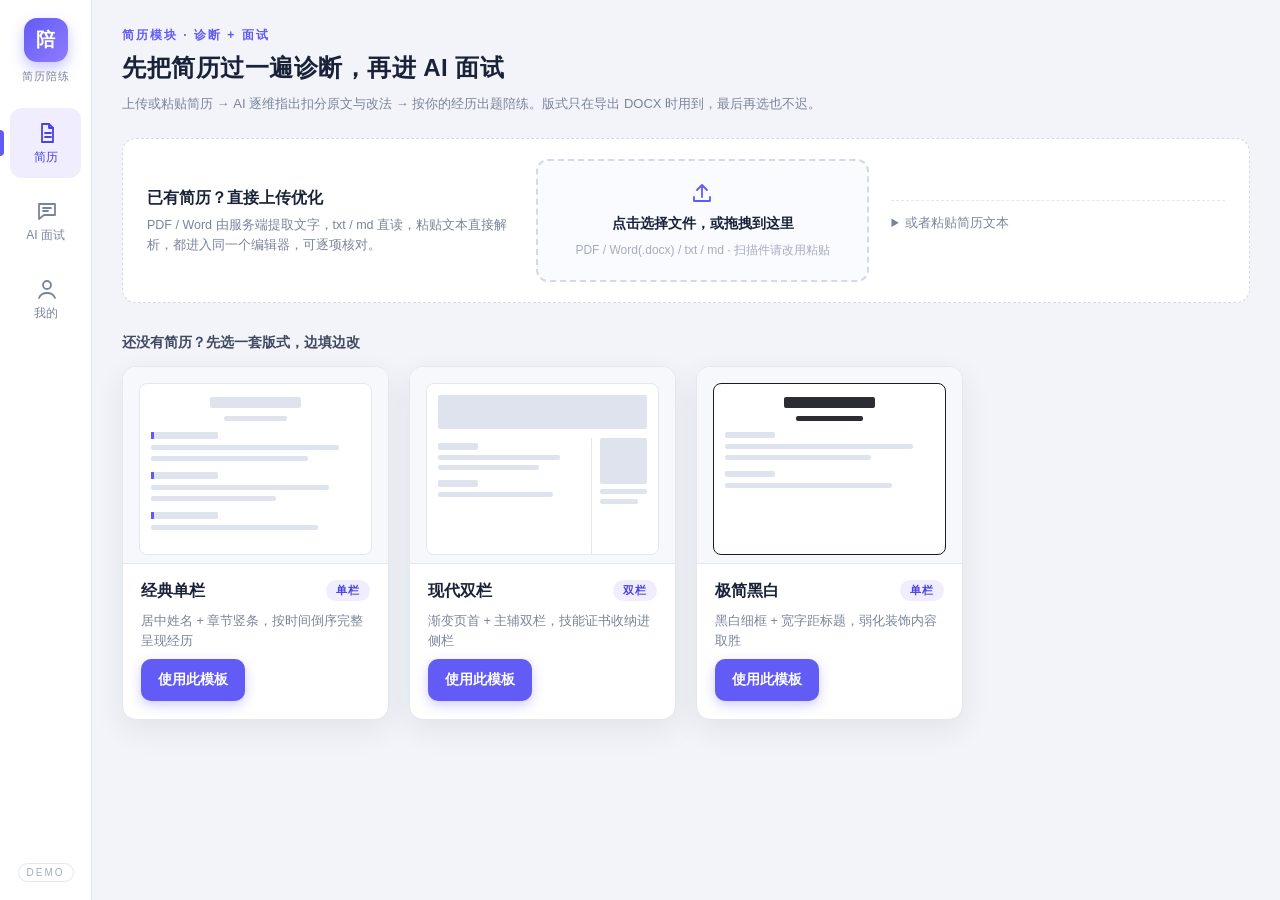
==== commit c042345d: "docs: 同步需求/架构/逻辑/实现文档至当前版本，更新待修问题清单；web-v1 界面微调" ====
--- a/web-v1/index.html
+++ b/web-v1/index.html
@@ -5,34 +5,34 @@
   <meta name="viewport" content="width=device-width, initial-scale=1.0">
   <title>简历陪练 · 智能体版</title>
   <link rel="icon" href="data:image/svg+xml,%3Csvg xmlns='http://www.w3.org/2000/svg' viewBox='0 0 32 32'%3E%3Crect width='32' height='32' rx='8' fill='%231f6f5c'/%3E%3Ctext x='16' y='22' font-size='16' text-anchor='middle' fill='white' font-family='sans-serif'%3E%E9%99%AA%3C/text%3E%3C/svg%3E">
-  <link rel="stylesheet" href="styles.css?v=33">
+  <link rel="stylesheet" href="styles.css?v=34">
 </head>
 <body>
   <!-- = 内置图标 = -->
-  <svg width="0" height="0" viewBox="0 0 24 24" style="position:absolute" aria-hidden="true">
+  <svg width="0" height="0" style="position:absolute" aria-hidden="true">
     <defs>
-      <symbol id="i-doc" viewBox="0 0 24 24"><path d="M7 3h7l4 4v14H7z"/><path d="M14 3v4h4"/><path d="M10 12h6M10 16h6"/></symbol>
-      <symbol id="i-chat" viewBox="0 0 24 24"><path d="M4 5h16v11H9l-5 4z"/><path d="M8 9h8M8 12h5"/></symbol>
-      <symbol id="i-plus" viewBox="0 0 24 24"><path d="M12 5v14M5 12h14"/></symbol>
-      <symbol id="i-trash" viewBox="0 0 24 24"><path d="M4 7h16M9 7V4h6v3M6 7l1 13h10l1-13"/><path d="M10 11v6M14 11v6"/></symbol>
-      <symbol id="i-check" viewBox="0 0 24 24"><path d="M4 12.5l5 5L20 6.5"/></symbol>
-      <symbol id="i-alert" viewBox="0 0 24 24"><path d="M12 3L2 21h20z"/><path d="M12 10v5M12 18v.5"/></symbol>
-      <symbol id="i-close" viewBox="0 0 24 24"><path d="M5 5l14 14M19 5L5 19"/></symbol>
-      <symbol id="i-spark" viewBox="0 0 24 24"><path d="M12 2l2.4 6.6L21 11l-6.6 2.4L12 20l-2.4-6.6L3 11l6.6-2.4z"/></symbol>
-      <symbol id="i-target" viewBox="0 0 24 24"><circle cx="12" cy="12" r="9"/><circle cx="12" cy="12" r="5"/><circle cx="12" cy="12" r="1.2"/></symbol>
-      <symbol id="i-back" viewBox="0 0 24 24"><path d="M15 5l-7 7 7 7"/></symbol>
-      <symbol id="i-upload" viewBox="0 0 24 24"><path d="M12 16V4M7 9l5-5 5 5"/><path d="M4 16v4h16v-4"/></symbol>
-      <symbol id="i-layout" viewBox="0 0 24 24"><rect x="3" y="4" width="18" height="16" rx="2"/><path d="M3 9h18M9 9v11"/></symbol>
-      <symbol id="i-school" viewBox="0 0 24 24"><path d="M2 9l10-5 10 5-10 5z"/><path d="M6 12v5c0 1.5 3 3 6 3s6-1.5 6-3v-5"/></symbol>
-      <symbol id="i-case" viewBox="0 0 24 24"><rect x="3" y="7" width="18" height="13" rx="2"/><path d="M9 7V4h6v3M3 13h18"/></symbol>
-      <symbol id="i-code" viewBox="0 0 24 24"><path d="M8 6l-6 6 6 6M16 6l6 6-6 6"/></symbol>
-      <symbol id="i-user" viewBox="0 0 24 24"><circle cx="12" cy="8" r="4"/><path d="M4 21c1.5-4 5-5 8-5s6.5 1 8 5"/></symbol>
-      <symbol id="i-refresh" viewBox="0 0 24 24"><path d="M20 12a8 8 0 1 1-2.3-5.6L21 9"/><path d="M21 4v5h-5"/></symbol>
-      <symbol id="i-star" viewBox="0 0 24 24"><path d="M12 3l2.7 5.6 6.1.8-4.5 4.2 1.1 6L12 16.7 6.6 19.6l1.1-6L3.2 9.4l6.1-.8z"/></symbol>
-      <symbol id="i-layers" viewBox="0 0 24 24"><path d="M12 3l9 5-9 5-9-5z"/><path d="M3 13l9 5 9-5"/></symbol>
-      <symbol id="i-send" viewBox="0 0 24 24"><path d="M21 3L10 14M21 3l-7 18-4-7-7-4z"/></symbol>
-      <symbol id="i-badge" viewBox="0 0 24 24"><circle cx="12" cy="9" r="6"/><path d="M8.5 14L7 22l5-3 5 3-1.5-8"/></symbol>
-      <symbol id="i-edit" viewBox="0 0 24 24"><path d="M4 20h4L20 8l-4-4L4 16z"/><path d="M13 7l4 4"/></symbol>
+      <g id="i-doc"><path d="M7 3h7l4 4v14H7z"/><path d="M14 3v4h4"/><path d="M10 12h6M10 16h6"/></g>
+      <g id="i-chat"><path d="M4 5h16v11H9l-5 4z"/><path d="M8 9h8M8 12h5"/></g>
+      <g id="i-plus"><path d="M12 5v14M5 12h14"/></g>
+      <g id="i-trash"><path d="M4 7h16M9 7V4h6v3M6 7l1 13h10l1-13"/><path d="M10 11v6M14 11v6"/></g>
+      <g id="i-check"><path d="M4 12.5l5 5L20 6.5"/></g>
+      <g id="i-alert"><path d="M12 3L2 21h20z"/><path d="M12 10v5M12 18v.5"/></g>
+      <g id="i-close"><path d="M5 5l14 14M19 5L5 19"/></g>
+      <g id="i-spark"><path d="M12 2l2.4 6.6L21 11l-6.6 2.4L12 20l-2.4-6.6L3 11l6.6-2.4z"/></g>
+      <g id="i-target"><circle cx="12" cy="12" r="9"/><circle cx="12" cy="12" r="5"/><circle cx="12" cy="12" r="1.2"/></g>
+      <g id="i-back"><path d="M15 5l-7 7 7 7"/></g>
+      <g id="i-upload"><path d="M12 16V4M7 9l5-5 5 5"/><path d="M4 16v4h16v-4"/></g>
+      <g id="i-layout"><rect x="3" y="4" width="18" height="16" rx="2"/><path d="M3 9h18M9 9v11"/></g>
+      <g id="i-school"><path d="M2 9l10-5 10 5-10 5z"/><path d="M6 12v5c0 1.5 3 3 6 3s6-1.5 6-3v-5"/></g>
+      <g id="i-case"><rect x="3" y="7" width="18" height="13" rx="2"/><path d="M9 7V4h6v3M3 13h18"/></g>
+      <g id="i-code"><path d="M8 6l-6 6 6 6M16 6l6 6-6 6"/></g>
+      <g id="i-user"><circle cx="12" cy="8" r="4"/><path d="M4 21c1.5-4 5-5 8-5s6.5 1 8 5"/></g>
+      <g id="i-refresh"><path d="M20 12a8 8 0 1 1-2.3-5.6L21 9"/><path d="M21 4v5h-5"/></g>
+      <g id="i-star"><path d="M12 3l2.7 5.6 6.1.8-4.5 4.2 1.1 6L12 16.7 6.6 19.6l1.1-6L3.2 9.4l6.1-.8z"/></g>
+      <g id="i-layers"><path d="M12 3l9 5-9 5-9-5z"/><path d="M3 13l9 5 9-5"/></g>
+      <g id="i-send"><path d="M21 3L10 14M21 3l-7 18-4-7-7-4z"/></g>
+      <g id="i-badge"><circle cx="12" cy="9" r="6"/><path d="M8.5 14L7 22l5-3 5 3-1.5-8"/></g>
+      <g id="i-edit"><path d="M4 20h4L20 8l-4-4L4 16z"/><path d="M13 7l4 4"/></g>
     </defs>
   </svg>
 
@@ -44,15 +44,15 @@
     </div>
     <nav class="module-nav">
       <button class="nav-item" data-nav="resume" id="navResume">
-        <svg aria-hidden="true" viewBox="0 0 24 24"><use href="#i-doc"/></svg>
+        <svg aria-hidden="true"><use href="#i-doc"/></svg>
         <span>简历</span>
       </button>
       <button class="nav-item" data-nav="interview" id="navInterview">
-        <svg aria-hidden="true" viewBox="0 0 24 24"><use href="#i-chat"/></svg>
+        <svg aria-hidden="true"><use href="#i-chat"/></svg>
         <span>AI 面试</span>
       </button>
       <button class="nav-item" data-nav="profile" id="navProfile">
-        <svg aria-hidden="true" viewBox="0 0 24 24"><use href="#i-user"/></svg>
+        <svg aria-hidden="true"><use href="#i-user"/></svg>
         <span>我的</span>
       </button>
     </nav>
@@ -85,7 +85,7 @@
           </div>
           <label class="dropzone" id="dropzone">
             <input type="file" id="resumeFile" accept=".pdf,.docx,.md,.txt" hidden>
-            <svg aria-hidden="true" viewBox="0 0 24 24"><use href="#i-upload"/></svg>
+            <svg aria-hidden="true"><use href="#i-upload"/></svg>
             <strong>点击选择文件，或拖拽到这里</strong>
             <span>PDF / Word(.docx) / txt / md · 扫描件请改用粘贴</span>
           </label>
@@ -107,16 +107,16 @@
       <div id="resumeEditor" class="subview" hidden>
         <header class="editor-toolbar">
           <div class="toolbar-left">
-            <button class="icon-btn" id="backEntry" type="button" title="返回选择页" aria-label="返回选择页"><svg aria-hidden="true" viewBox="0 0 24 24"><use href="#i-back"/></svg></button>
+            <button class="icon-btn" id="backEntry" type="button" title="返回选择页" aria-label="返回选择页"><svg aria-hidden="true"><use href="#i-back"/></svg></button>
             <div class="toolbar-title">
               <h1>结构化简历编辑</h1>
               <p><span id="sourceBadge" class="badge"></span><span id="progressText"></span></p>
             </div>
           </div>
           <div class="toolbar-actions">
-            <button class="btn ghost" id="exportDocx"><svg aria-hidden="true" viewBox="0 0 24 24"><use href="#i-doc"/></svg>导出 DOCX</button>
-            <button class="btn ghost" id="gotoAnalysis"><svg aria-hidden="true" viewBox="0 0 24 24"><use href="#i-target"/></svg>五维图分析</button>
-            <button class="btn primary" id="gotoInterview"><svg aria-hidden="true" viewBox="0 0 24 24"><use href="#i-chat"/></svg>进入 AI 面试</button>
+            <button class="btn ghost" id="exportDocx"><svg aria-hidden="true"><use href="#i-doc"/></svg>导出 DOCX</button>
+            <button class="btn ghost" id="gotoAnalysis"><svg aria-hidden="true"><use href="#i-target"/></svg>简历五维</button>
+            <button class="btn primary" id="gotoInterview"><svg aria-hidden="true"><use href="#i-chat"/></svg>进入 AI 面试</button>
           </div>
         </header>
 
@@ -147,12 +147,13 @@
         <header class="subview-head with-actions">
           <div>
             <p class="eyebrow">简历模块 · 诊断</p>
-            <h1>五维图分析</h1>
-            <p class="sub">基于当前简历内容实时计算，编辑保存后回到这里分数会更新。</p>
+            <h1>简历五维分析</h1>
+            <!-- 「实时计算」与角标「服务端量分」打架过：口径只说一遍，以角标为准 -->
+            <p class="sub">评的是<strong>简历本身</strong>：专业基础 / 实践经历 / 成果产出 / 沟通表达 / 协作推进。分数由服务端量规按当前简历计算，编辑保存后回到这里分数会更新。</p>
           </div>
           <div class="head-actions">
-            <button class="btn ghost" id="analysisBack"><svg aria-hidden="true" viewBox="0 0 24 24"><use href="#i-back"/></svg>回编辑</button>
-            <button class="btn primary" id="analysisToInterview"><svg aria-hidden="true" viewBox="0 0 24 24"><use href="#i-chat"/></svg>进入 AI 面试</button>
+            <button class="btn ghost" id="analysisBack"><svg aria-hidden="true"><use href="#i-back"/></svg>回编辑</button>
+            <button class="btn primary" id="analysisToInterview"><svg aria-hidden="true"><use href="#i-chat"/></svg>进入 AI 面试</button>
           </div>
         </header>
         <div class="analysis-layout">
@@ -160,7 +161,7 @@
             <div class="score-total">
               <span class="score-num" id="analysisTotal">0</span>
               <span class="score-pending" id="analysisPending" hidden><i class="dot-spin" aria-hidden="true"></i>分析中</span>
-              <span class="score-label">当前总分</span>
+              <span class="score-label" title="只评简历文本质量（专业基础/实践经历/成果产出/沟通表达/协作推进），与复盘页的面试表达分口径不同，不可直接比较">简历质量总分</span>
             </div>
             <div class="radar-box" id="analysisRadar"></div>
           </section>
@@ -172,7 +173,7 @@
             <h2 id="adviceTitle">最该先改的三件事</h2>
             <ol id="analysisAdvice"></ol>
             <div class="advice-note">
-              <svg aria-hidden="true" viewBox="0 0 24 24"><use href="#i-spark"/></svg>
+              <svg aria-hidden="true"><use href="#i-spark"/></svg>
               <span>改完这几处，再去 AI 面试验证表达效果。</span>
             </div>
           </section>
@@ -207,8 +208,8 @@
                 <option value="8">8 轮（深度）</option>
               </select>
             </label>
-            <p class="setup-tip" id="factHint"><svg aria-hidden="true" viewBox="0 0 24 24"><use href="#i-alert"/></svg>面试官会引用简历事实编号（E1、E2…），点击编号可跳回简历对应模块。</p>
-            <button type="button" class="btn primary block" id="startInterview"><svg aria-hidden="true" viewBox="0 0 24 24"><use href="#i-send"/></svg>开始面试</button>
+            <p class="setup-tip" id="factHint"><svg aria-hidden="true"><use href="#i-alert"/></svg>面试官会引用简历事实编号（E1、E2…），点击编号可跳回简历对应模块。</p>
+            <button type="button" class="btn primary block" id="startInterview"><svg aria-hidden="true"><use href="#i-send"/></svg>开始面试</button>
           </div>
         </div>
       </div>
@@ -222,14 +223,14 @@
           </div>
           <div class="head-actions">
             <span class="round-pill" id="roundPill"></span>
-            <button class="icon-btn labeled" id="quitInterview" type="button" title="结束本场并看复盘" aria-label="结束本场并看复盘"><svg aria-hidden="true" viewBox="0 0 24 24"><use href="#i-close"/></svg><span class="icon-label">结束本场</span></button>
+            <button class="icon-btn labeled" id="quitInterview" type="button" title="结束本场并看复盘" aria-label="结束本场并看复盘"><svg aria-hidden="true"><use href="#i-close"/></svg><span class="icon-label">结束本场</span></button>
           </div>
         </header>
         <div class="chat-stream" id="chatStream"></div>
         <footer class="chat-input-bar">
           <button type="button" class="btn ghost sm" id="sampleAnswer">插入示例回答</button>
           <textarea id="answerInput" rows="1" placeholder="用一句话先给结论，再补动作和结果…"></textarea>
-          <button type="button" class="btn primary sm send-btn" id="sendAnswer"><svg aria-hidden="true" viewBox="0 0 24 24"><use href="#i-send"/></svg></button>
+          <button type="button" class="btn primary sm send-btn" id="sendAnswer"><svg aria-hidden="true"><use href="#i-send"/></svg></button>
         </footer>
       </div>
 
@@ -242,8 +243,8 @@
             <p class="sub" id="reviewContext"></p>
           </div>
           <div class="head-actions">
-            <button class="btn ghost" id="reviewRestart"><svg aria-hidden="true" viewBox="0 0 24 24"><use href="#i-refresh"/></svg>再来一轮</button>
-            <button class="btn primary" id="reviewToResume"><svg aria-hidden="true" viewBox="0 0 24 24"><use href="#i-doc"/></svg>回去改简历</button>
+            <button class="btn ghost" id="reviewRestart"><svg aria-hidden="true"><use href="#i-refresh"/></svg>再来一轮</button>
+            <button class="btn primary" id="reviewToResume"><svg aria-hidden="true"><use href="#i-doc"/></svg>回去改简历</button>
           </div>
         </header>
         <div class="review-layout">
@@ -254,9 +255,10 @@
             <section class="card score-card">
               <div class="score-total">
                 <span class="score-num" id="reviewTotal">0</span>
-                <span class="score-label">表达总分</span>
+                <span class="score-label" title="评的是这场面试的回答：技术深度/项目经验/表达逻辑/行为素质/岗位匹配。与简历诊断的「简历质量总分」口径不同，不可直接比较">面试表达总分</span>
               </div>
               <div class="radar-box" id="reviewRadar"></div>
+              <p class="score-note">口径：面试表达五维（技术深度 / 项目经验 / 表达逻辑 / 行为素质 / 岗位匹配），与上方简历诊断的总分不可直接比较。</p>
             </section>
             <section class="card star-card">
               <h2>STAR 覆盖</h2>
@@ -278,8 +280,8 @@
             <p class="sub" id="profileStatusLine"></p>
           </div>
           <div class="head-actions">
-            <button type="button" class="btn ghost sm" id="exportData"><svg aria-hidden="true" viewBox="0 0 24 24"><use href="#i-upload"/></svg>导出数据</button>
-            <button type="button" class="btn ghost sm danger" id="clearData"><svg aria-hidden="true" viewBox="0 0 24 24"><use href="#i-trash"/></svg>清空数据</button>
+            <button type="button" class="btn ghost sm" id="exportData"><svg aria-hidden="true"><use href="#i-upload"/></svg>导出数据</button>
+            <button type="button" class="btn ghost sm danger" id="clearData"><svg aria-hidden="true"><use href="#i-trash"/></svg>清空数据</button>
           </div>
         </header>
 
@@ -327,6 +329,6 @@
   <!-- 云 SDK 本地托管：jsdelivr 在国内网络常被拦，线上必须自带 -->
   <script src="vendor/workbuddy-cloud-sdk.global.js"></script>
   <script src="agent.js?v=23"></script>
-  <script src="app.js?v=42"></script>
+  <script src="app.js?v=43"></script>
 </body>
 </html>
--- a/web-v1/styles.css
+++ b/web-v1/styles.css
@@ -83,7 +83,7 @@
   padding: 9px 16px; border-radius: 10px; font-weight: 600; font-size: 13.5px;
   border: 1px solid transparent; transition: all .18s; white-space: nowrap;
 }
-.btn svg { width: 18px; height: 18px; pointer-events: none; flex-shrink: 0; }
+.btn svg { width: 16px; height: 16px; pointer-events: none; }
 .btn.primary { background: var(--accent); color: #fff; box-shadow: 0 4px 12px rgba(98, 91, 246, .3); }
 .btn.primary:hover { background: var(--accent-deep); }
 .btn.ghost { background: #fff; border-color: var(--line-strong); color: var(--ink-soft); }
@@ -456,6 +456,8 @@
 .score-total { padding: 4px 0 8px; display: flex; flex-direction: column; align-items: center; }
 .score-num { font-size: 58px; font-weight: 800; color: var(--accent-deep); line-height: 1.1; }
 .score-num[hidden] { display: none; }
+/* 复盘雷达图下的口径说明：诊断五维与面试五维同名不同义，必须写清不可直接比较 */
+.score-note { font-size: 11.5px; color: var(--muted); line-height: 1.5; padding: 6px 12px 0; border-top: 1px dashed var(--line); margin-top: 8px; }
 /* 分数还没回来时用「分析中 + 转圈」占住这块位置，避免只有一个省略号被当成卡死 */
 .score-pending {
   display: inline-flex; align-items: center; gap: 9px;
@@ -770,6 +772,9 @@
   .brand-name { display: none; }
   .module-nav { flex-direction: row; }
   .nav-item { flex-direction: row; padding: 8px 14px; }
+  /* 320 宽：「AI 面试」四字被压成两行竖排。侧栏是横向排布的，
+     文字一旦换行就把整条 nav 撑爆，所以禁止换行、同时收窄内边距。 */
+  .nav-item span { white-space: nowrap; }
   .nav-item.active::before { left: 50%; top: auto; bottom: -9px; transform: translateX(-50%); width: 22px; height: 3px; border-radius: 3px 3px 0 0; }
   .nav-foot { display: none; }
   .app-main { margin-left: 0; }
@@ -779,6 +784,18 @@
   .analysis-layout { grid-template-columns: 1fr; height: auto; }
   .radar-box { width: min(100%, 380px); margin: 0 auto; }
   .subview { padding: 18px 16px 24px; }
+}
+/* ≤480：320 档实测两处裁切——导航文字竖排、预览缩放控件超出 9px。
+   再收一档内边距，缩放条允许换行兜底，按钮 padding 收窄。 */
+@media (max-width: 480px) {
+  .side-nav { padding: 8px 10px; }
+  .brand { margin-right: 8px; }
+  .nav-item { padding: 8px 9px; }
+  .nav-item svg { width: 18px; height: 18px; }
+  .nav-item span { font-size: 11.5px; }
+  .preview-bar { flex-wrap: wrap; row-gap: 6px; }
+  .zoom-group { margin-left: auto; }
+  .zoom-group button { padding: 5px 9px; }
 }
 
 /* ===== Agent 证据区（score_career / build_fact_sheet 结果）===== */
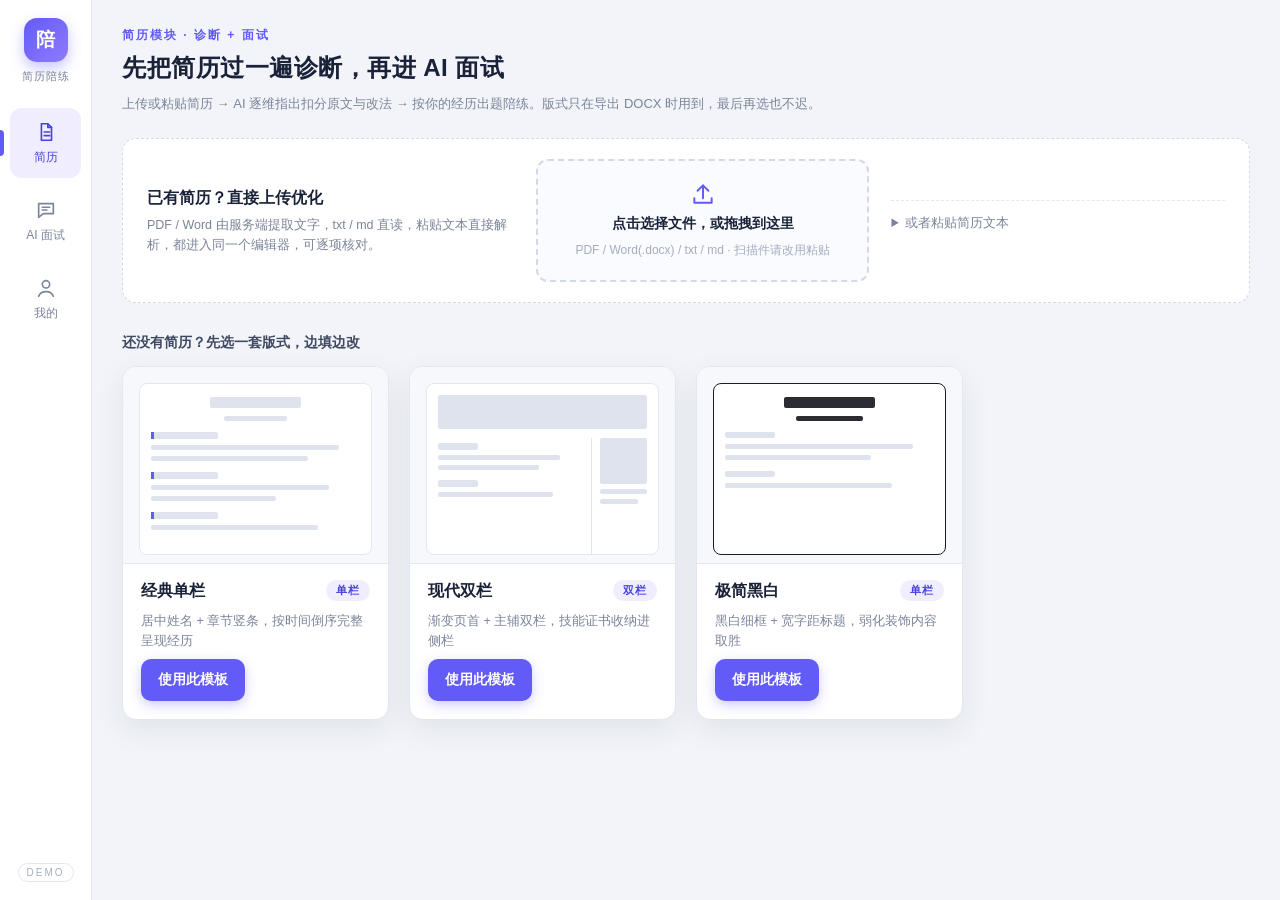
==== commit aff612c1: "Merge remote-tracking branch 'origin/feat/resume-export-templates' # Conflicts: #	README.md #	docs/0" ====
--- a/web-v1/index.html
+++ b/web-v1/index.html
@@ -9,30 +9,30 @@
 </head>
 <body>
   <!-- = 内置图标 = -->
-  <svg width="0" height="0" style="position:absolute" aria-hidden="true">
+  <svg width="0" height="0" viewBox="0 0 24 24" style="position:absolute" aria-hidden="true">
     <defs>
-      <g id="i-doc"><path d="M7 3h7l4 4v14H7z"/><path d="M14 3v4h4"/><path d="M10 12h6M10 16h6"/></g>
-      <g id="i-chat"><path d="M4 5h16v11H9l-5 4z"/><path d="M8 9h8M8 12h5"/></g>
-      <g id="i-plus"><path d="M12 5v14M5 12h14"/></g>
-      <g id="i-trash"><path d="M4 7h16M9 7V4h6v3M6 7l1 13h10l1-13"/><path d="M10 11v6M14 11v6"/></g>
-      <g id="i-check"><path d="M4 12.5l5 5L20 6.5"/></g>
-      <g id="i-alert"><path d="M12 3L2 21h20z"/><path d="M12 10v5M12 18v.5"/></g>
-      <g id="i-close"><path d="M5 5l14 14M19 5L5 19"/></g>
-      <g id="i-spark"><path d="M12 2l2.4 6.6L21 11l-6.6 2.4L12 20l-2.4-6.6L3 11l6.6-2.4z"/></g>
-      <g id="i-target"><circle cx="12" cy="12" r="9"/><circle cx="12" cy="12" r="5"/><circle cx="12" cy="12" r="1.2"/></g>
-      <g id="i-back"><path d="M15 5l-7 7 7 7"/></g>
-      <g id="i-upload"><path d="M12 16V4M7 9l5-5 5 5"/><path d="M4 16v4h16v-4"/></g>
-      <g id="i-layout"><rect x="3" y="4" width="18" height="16" rx="2"/><path d="M3 9h18M9 9v11"/></g>
-      <g id="i-school"><path d="M2 9l10-5 10 5-10 5z"/><path d="M6 12v5c0 1.5 3 3 6 3s6-1.5 6-3v-5"/></g>
-      <g id="i-case"><rect x="3" y="7" width="18" height="13" rx="2"/><path d="M9 7V4h6v3M3 13h18"/></g>
-      <g id="i-code"><path d="M8 6l-6 6 6 6M16 6l6 6-6 6"/></g>
-      <g id="i-user"><circle cx="12" cy="8" r="4"/><path d="M4 21c1.5-4 5-5 8-5s6.5 1 8 5"/></g>
-      <g id="i-refresh"><path d="M20 12a8 8 0 1 1-2.3-5.6L21 9"/><path d="M21 4v5h-5"/></g>
-      <g id="i-star"><path d="M12 3l2.7 5.6 6.1.8-4.5 4.2 1.1 6L12 16.7 6.6 19.6l1.1-6L3.2 9.4l6.1-.8z"/></g>
-      <g id="i-layers"><path d="M12 3l9 5-9 5-9-5z"/><path d="M3 13l9 5 9-5"/></g>
-      <g id="i-send"><path d="M21 3L10 14M21 3l-7 18-4-7-7-4z"/></g>
-      <g id="i-badge"><circle cx="12" cy="9" r="6"/><path d="M8.5 14L7 22l5-3 5 3-1.5-8"/></g>
-      <g id="i-edit"><path d="M4 20h4L20 8l-4-4L4 16z"/><path d="M13 7l4 4"/></g>
+      <symbol id="i-doc" viewBox="0 0 24 24"><path d="M7 3h7l4 4v14H7z"/><path d="M14 3v4h4"/><path d="M10 12h6M10 16h6"/></symbol>
+      <symbol id="i-chat" viewBox="0 0 24 24"><path d="M4 5h16v11H9l-5 4z"/><path d="M8 9h8M8 12h5"/></symbol>
+      <symbol id="i-plus" viewBox="0 0 24 24"><path d="M12 5v14M5 12h14"/></symbol>
+      <symbol id="i-trash" viewBox="0 0 24 24"><path d="M4 7h16M9 7V4h6v3M6 7l1 13h10l1-13"/><path d="M10 11v6M14 11v6"/></symbol>
+      <symbol id="i-check" viewBox="0 0 24 24"><path d="M4 12.5l5 5L20 6.5"/></symbol>
+      <symbol id="i-alert" viewBox="0 0 24 24"><path d="M12 3L2 21h20z"/><path d="M12 10v5M12 18v.5"/></symbol>
+      <symbol id="i-close" viewBox="0 0 24 24"><path d="M5 5l14 14M19 5L5 19"/></symbol>
+      <symbol id="i-spark" viewBox="0 0 24 24"><path d="M12 2l2.4 6.6L21 11l-6.6 2.4L12 20l-2.4-6.6L3 11l6.6-2.4z"/></symbol>
+      <symbol id="i-target" viewBox="0 0 24 24"><circle cx="12" cy="12" r="9"/><circle cx="12" cy="12" r="5"/><circle cx="12" cy="12" r="1.2"/></symbol>
+      <symbol id="i-back" viewBox="0 0 24 24"><path d="M15 5l-7 7 7 7"/></symbol>
+      <symbol id="i-upload" viewBox="0 0 24 24"><path d="M12 16V4M7 9l5-5 5 5"/><path d="M4 16v4h16v-4"/></symbol>
+      <symbol id="i-layout" viewBox="0 0 24 24"><rect x="3" y="4" width="18" height="16" rx="2"/><path d="M3 9h18M9 9v11"/></symbol>
+      <symbol id="i-school" viewBox="0 0 24 24"><path d="M2 9l10-5 10 5-10 5z"/><path d="M6 12v5c0 1.5 3 3 6 3s6-1.5 6-3v-5"/></symbol>
+      <symbol id="i-case" viewBox="0 0 24 24"><rect x="3" y="7" width="18" height="13" rx="2"/><path d="M9 7V4h6v3M3 13h18"/></symbol>
+      <symbol id="i-code" viewBox="0 0 24 24"><path d="M8 6l-6 6 6 6M16 6l6 6-6 6"/></symbol>
+      <symbol id="i-user" viewBox="0 0 24 24"><circle cx="12" cy="8" r="4"/><path d="M4 21c1.5-4 5-5 8-5s6.5 1 8 5"/></symbol>
+      <symbol id="i-refresh" viewBox="0 0 24 24"><path d="M20 12a8 8 0 1 1-2.3-5.6L21 9"/><path d="M21 4v5h-5"/></symbol>
+      <symbol id="i-star" viewBox="0 0 24 24"><path d="M12 3l2.7 5.6 6.1.8-4.5 4.2 1.1 6L12 16.7 6.6 19.6l1.1-6L3.2 9.4l6.1-.8z"/></symbol>
+      <symbol id="i-layers" viewBox="0 0 24 24"><path d="M12 3l9 5-9 5-9-5z"/><path d="M3 13l9 5 9-5"/></symbol>
+      <symbol id="i-send" viewBox="0 0 24 24"><path d="M21 3L10 14M21 3l-7 18-4-7-7-4z"/></symbol>
+      <symbol id="i-badge" viewBox="0 0 24 24"><circle cx="12" cy="9" r="6"/><path d="M8.5 14L7 22l5-3 5 3-1.5-8"/></symbol>
+      <symbol id="i-edit" viewBox="0 0 24 24"><path d="M4 20h4L20 8l-4-4L4 16z"/><path d="M13 7l4 4"/></symbol>
     </defs>
   </svg>
 
@@ -44,15 +44,15 @@
     </div>
     <nav class="module-nav">
       <button class="nav-item" data-nav="resume" id="navResume">
-        <svg aria-hidden="true"><use href="#i-doc"/></svg>
+        <svg aria-hidden="true" viewBox="0 0 24 24"><use href="#i-doc"/></svg>
         <span>简历</span>
       </button>
       <button class="nav-item" data-nav="interview" id="navInterview">
-        <svg aria-hidden="true"><use href="#i-chat"/></svg>
+        <svg aria-hidden="true" viewBox="0 0 24 24"><use href="#i-chat"/></svg>
         <span>AI 面试</span>
       </button>
       <button class="nav-item" data-nav="profile" id="navProfile">
-        <svg aria-hidden="true"><use href="#i-user"/></svg>
+        <svg aria-hidden="true" viewBox="0 0 24 24"><use href="#i-user"/></svg>
         <span>我的</span>
       </button>
     </nav>
@@ -85,7 +85,7 @@
           </div>
           <label class="dropzone" id="dropzone">
             <input type="file" id="resumeFile" accept=".pdf,.docx,.md,.txt" hidden>
-            <svg aria-hidden="true"><use href="#i-upload"/></svg>
+            <svg aria-hidden="true" viewBox="0 0 24 24"><use href="#i-upload"/></svg>
             <strong>点击选择文件，或拖拽到这里</strong>
             <span>PDF / Word(.docx) / txt / md · 扫描件请改用粘贴</span>
           </label>
@@ -107,16 +107,16 @@
       <div id="resumeEditor" class="subview" hidden>
         <header class="editor-toolbar">
           <div class="toolbar-left">
-            <button class="icon-btn" id="backEntry" type="button" title="返回选择页" aria-label="返回选择页"><svg aria-hidden="true"><use href="#i-back"/></svg></button>
+            <button class="icon-btn" id="backEntry" type="button" title="返回选择页" aria-label="返回选择页"><svg aria-hidden="true" viewBox="0 0 24 24"><use href="#i-back"/></svg></button>
             <div class="toolbar-title">
               <h1>结构化简历编辑</h1>
               <p><span id="sourceBadge" class="badge"></span><span id="progressText"></span></p>
             </div>
           </div>
           <div class="toolbar-actions">
-            <button class="btn ghost" id="exportDocx"><svg aria-hidden="true"><use href="#i-doc"/></svg>导出 DOCX</button>
-            <button class="btn ghost" id="gotoAnalysis"><svg aria-hidden="true"><use href="#i-target"/></svg>简历五维</button>
-            <button class="btn primary" id="gotoInterview"><svg aria-hidden="true"><use href="#i-chat"/></svg>进入 AI 面试</button>
+            <button class="btn ghost" id="exportDocx"><svg aria-hidden="true" viewBox="0 0 24 24"><use href="#i-doc"/></svg>导出 DOCX</button>
+            <button class="btn ghost" id="gotoAnalysis"><svg aria-hidden="true" viewBox="0 0 24 24"><use href="#i-target"/></svg>简历五维</button>
+            <button class="btn primary" id="gotoInterview"><svg aria-hidden="true" viewBox="0 0 24 24"><use href="#i-chat"/></svg>进入 AI 面试</button>
           </div>
         </header>
 
@@ -142,7 +142,7 @@
         </div>
       </div>
 
-      <!-- 五维图分析页 -->
+      <!-- 简历五维页 -->
       <div id="resumeAnalysis" class="subview" hidden>
         <header class="subview-head with-actions">
           <div>
@@ -152,8 +152,8 @@
             <p class="sub">评的是<strong>简历本身</strong>：专业基础 / 实践经历 / 成果产出 / 沟通表达 / 协作推进。分数由服务端量规按当前简历计算，编辑保存后回到这里分数会更新。</p>
           </div>
           <div class="head-actions">
-            <button class="btn ghost" id="analysisBack"><svg aria-hidden="true"><use href="#i-back"/></svg>回编辑</button>
-            <button class="btn primary" id="analysisToInterview"><svg aria-hidden="true"><use href="#i-chat"/></svg>进入 AI 面试</button>
+            <button class="btn ghost" id="analysisBack"><svg aria-hidden="true" viewBox="0 0 24 24"><use href="#i-back"/></svg>回编辑</button>
+            <button class="btn primary" id="analysisToInterview"><svg aria-hidden="true" viewBox="0 0 24 24"><use href="#i-chat"/></svg>进入 AI 面试</button>
           </div>
         </header>
         <div class="analysis-layout">
@@ -173,7 +173,7 @@
             <h2 id="adviceTitle">最该先改的三件事</h2>
             <ol id="analysisAdvice"></ol>
             <div class="advice-note">
-              <svg aria-hidden="true"><use href="#i-spark"/></svg>
+              <svg aria-hidden="true" viewBox="0 0 24 24"><use href="#i-spark"/></svg>
               <span>改完这几处，再去 AI 面试验证表达效果。</span>
             </div>
           </section>
@@ -208,8 +208,8 @@
                 <option value="8">8 轮（深度）</option>
               </select>
             </label>
-            <p class="setup-tip" id="factHint"><svg aria-hidden="true"><use href="#i-alert"/></svg>面试官会引用简历事实编号（E1、E2…），点击编号可跳回简历对应模块。</p>
-            <button type="button" class="btn primary block" id="startInterview"><svg aria-hidden="true"><use href="#i-send"/></svg>开始面试</button>
+            <p class="setup-tip" id="factHint"><svg aria-hidden="true" viewBox="0 0 24 24"><use href="#i-alert"/></svg>面试官会引用简历事实编号（E1、E2…），点击编号可跳回简历对应模块。</p>
+            <button type="button" class="btn primary block" id="startInterview"><svg aria-hidden="true" viewBox="0 0 24 24"><use href="#i-send"/></svg>开始面试</button>
           </div>
         </div>
       </div>
@@ -223,14 +223,14 @@
           </div>
           <div class="head-actions">
             <span class="round-pill" id="roundPill"></span>
-            <button class="icon-btn labeled" id="quitInterview" type="button" title="结束本场并看复盘" aria-label="结束本场并看复盘"><svg aria-hidden="true"><use href="#i-close"/></svg><span class="icon-label">结束本场</span></button>
+            <button class="icon-btn labeled" id="quitInterview" type="button" title="结束本场并看复盘" aria-label="结束本场并看复盘"><svg aria-hidden="true" viewBox="0 0 24 24"><use href="#i-close"/></svg><span class="icon-label">结束本场</span></button>
           </div>
         </header>
         <div class="chat-stream" id="chatStream"></div>
         <footer class="chat-input-bar">
           <button type="button" class="btn ghost sm" id="sampleAnswer">插入示例回答</button>
           <textarea id="answerInput" rows="1" placeholder="用一句话先给结论，再补动作和结果…"></textarea>
-          <button type="button" class="btn primary sm send-btn" id="sendAnswer"><svg aria-hidden="true"><use href="#i-send"/></svg></button>
+          <button type="button" class="btn primary sm send-btn" id="sendAnswer"><svg aria-hidden="true" viewBox="0 0 24 24"><use href="#i-send"/></svg></button>
         </footer>
       </div>
 
@@ -243,8 +243,8 @@
             <p class="sub" id="reviewContext"></p>
           </div>
           <div class="head-actions">
-            <button class="btn ghost" id="reviewRestart"><svg aria-hidden="true"><use href="#i-refresh"/></svg>再来一轮</button>
-            <button class="btn primary" id="reviewToResume"><svg aria-hidden="true"><use href="#i-doc"/></svg>回去改简历</button>
+            <button class="btn ghost" id="reviewRestart"><svg aria-hidden="true" viewBox="0 0 24 24"><use href="#i-refresh"/></svg>再来一轮</button>
+            <button class="btn primary" id="reviewToResume"><svg aria-hidden="true" viewBox="0 0 24 24"><use href="#i-doc"/></svg>回去改简历</button>
           </div>
         </header>
         <div class="review-layout">
@@ -280,8 +280,8 @@
             <p class="sub" id="profileStatusLine"></p>
           </div>
           <div class="head-actions">
-            <button type="button" class="btn ghost sm" id="exportData"><svg aria-hidden="true"><use href="#i-upload"/></svg>导出数据</button>
-            <button type="button" class="btn ghost sm danger" id="clearData"><svg aria-hidden="true"><use href="#i-trash"/></svg>清空数据</button>
+            <button type="button" class="btn ghost sm" id="exportData"><svg aria-hidden="true" viewBox="0 0 24 24"><use href="#i-upload"/></svg>导出数据</button>
+            <button type="button" class="btn ghost sm danger" id="clearData"><svg aria-hidden="true" viewBox="0 0 24 24"><use href="#i-trash"/></svg>清空数据</button>
           </div>
         </header>
 
--- a/web-v1/styles.css
+++ b/web-v1/styles.css
@@ -83,7 +83,7 @@
   padding: 9px 16px; border-radius: 10px; font-weight: 600; font-size: 13.5px;
   border: 1px solid transparent; transition: all .18s; white-space: nowrap;
 }
-.btn svg { width: 16px; height: 16px; pointer-events: none; }
+.btn svg { width: 18px; height: 18px; pointer-events: none; flex-shrink: 0; }
 .btn.primary { background: var(--accent); color: #fff; box-shadow: 0 4px 12px rgba(98, 91, 246, .3); }
 .btn.primary:hover { background: var(--accent-deep); }
 .btn.ghost { background: #fff; border-color: var(--line-strong); color: var(--ink-soft); }
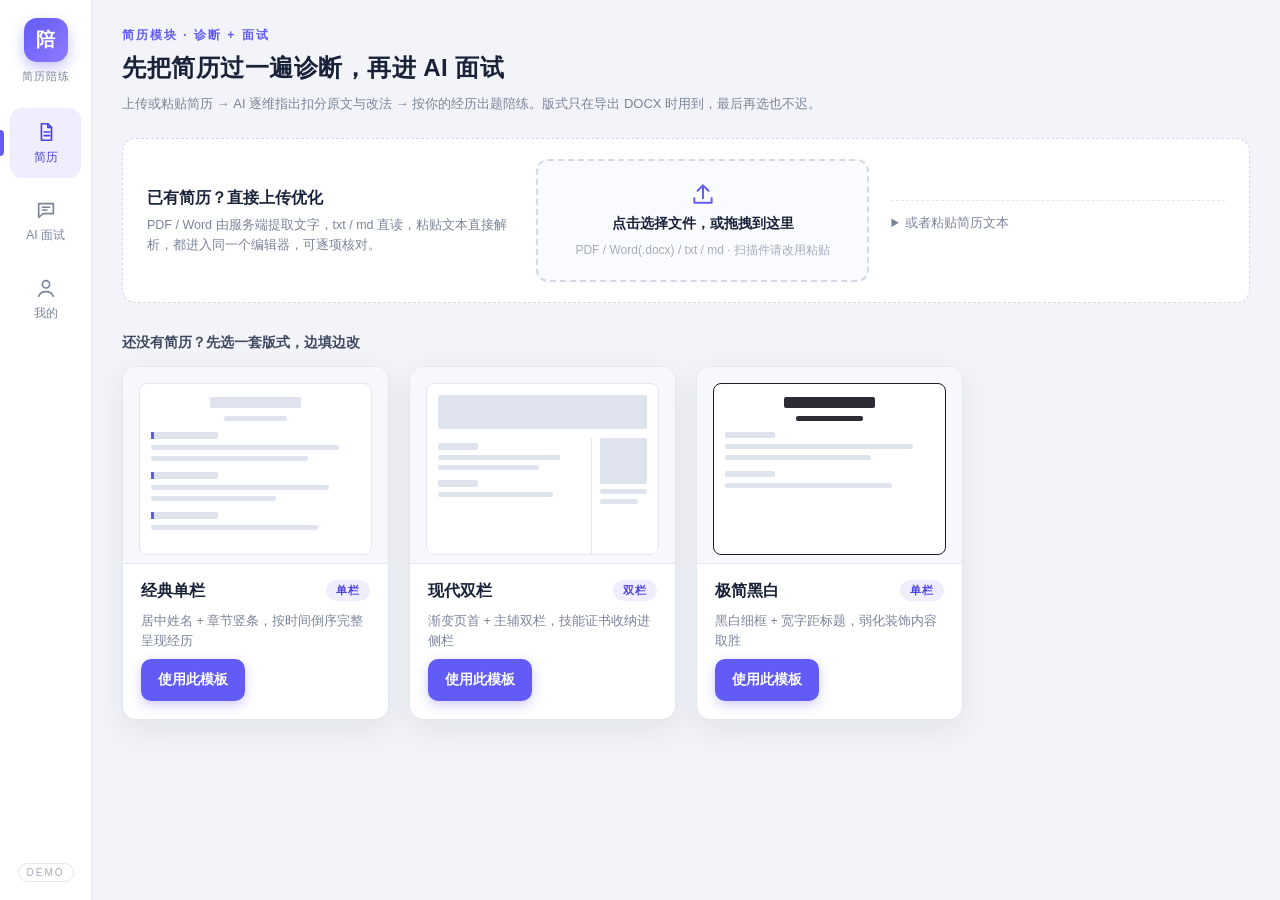
==== commit 8a9aa325: "feat: 前端交互迭代与 rubric/tools/docgen 微调，docs 04/05 同步" ====
--- a/web-v1/index.html
+++ b/web-v1/index.html
@@ -5,7 +5,7 @@
   <meta name="viewport" content="width=device-width, initial-scale=1.0">
   <title>简历陪练 · 智能体版</title>
   <link rel="icon" href="data:image/svg+xml,%3Csvg xmlns='http://www.w3.org/2000/svg' viewBox='0 0 32 32'%3E%3Crect width='32' height='32' rx='8' fill='%231f6f5c'/%3E%3Ctext x='16' y='22' font-size='16' text-anchor='middle' fill='white' font-family='sans-serif'%3E%E9%99%AA%3C/text%3E%3C/svg%3E">
-  <link rel="stylesheet" href="styles.css?v=34">
+  <link rel="stylesheet" href="styles.css?v=35">
 </head>
 <body>
   <!-- = 内置图标 = -->
@@ -23,7 +23,7 @@
       <symbol id="i-back" viewBox="0 0 24 24"><path d="M15 5l-7 7 7 7"/></symbol>
       <symbol id="i-upload" viewBox="0 0 24 24"><path d="M12 16V4M7 9l5-5 5 5"/><path d="M4 16v4h16v-4"/></symbol>
       <symbol id="i-layout" viewBox="0 0 24 24"><rect x="3" y="4" width="18" height="16" rx="2"/><path d="M3 9h18M9 9v11"/></symbol>
-      <symbol id="i-school" viewBox="0 0 24 24"><path d="M2 9l10-5 10 5-10 5z"/><path d="M6 12v5c0 1.5 3 3 6 3s6-1.5 6-3v-5"/></symbol>
+      <symbol id="i-school" viewBox="0 0 24 24"><path d="M12 4l9 4.5-9 4.5-9-4.5z"/><path d="M6 11v4.6c0 1.6 2.7 2.9 6 2.9s6-1.3 6-2.9V11"/><path d="M21 8.5v5"/></symbol>
       <symbol id="i-case" viewBox="0 0 24 24"><rect x="3" y="7" width="18" height="13" rx="2"/><path d="M9 7V4h6v3M3 13h18"/></symbol>
       <symbol id="i-code" viewBox="0 0 24 24"><path d="M8 6l-6 6 6 6M16 6l6 6-6 6"/></symbol>
       <symbol id="i-user" viewBox="0 0 24 24"><circle cx="12" cy="8" r="4"/><path d="M4 21c1.5-4 5-5 8-5s6.5 1 8 5"/></symbol>
@@ -114,6 +114,10 @@
             </div>
           </div>
           <div class="toolbar-actions">
+            <label class="tpl-picker" title="只改预览与导出的版式，不影响已填写内容">
+              <span>版式</span>
+              <select id="tplPicker" aria-label="导出模板"></select>
+            </label>
             <button class="btn ghost" id="exportDocx"><svg aria-hidden="true" viewBox="0 0 24 24"><use href="#i-doc"/></svg>导出 DOCX</button>
             <button class="btn ghost" id="gotoAnalysis"><svg aria-hidden="true" viewBox="0 0 24 24"><use href="#i-target"/></svg>简历五维</button>
             <button class="btn primary" id="gotoInterview"><svg aria-hidden="true" viewBox="0 0 24 24"><use href="#i-chat"/></svg>进入 AI 面试</button>
@@ -329,6 +333,6 @@
   <!-- 云 SDK 本地托管：jsdelivr 在国内网络常被拦，线上必须自带 -->
   <script src="vendor/workbuddy-cloud-sdk.global.js"></script>
   <script src="agent.js?v=23"></script>
-  <script src="app.js?v=43"></script>
+  <script src="app.js?v=44"></script>
 </body>
 </html>
--- a/web-v1/styles.css
+++ b/web-v1/styles.css
@@ -211,6 +211,16 @@
    不加 flex-wrap 时会撑破文档宽度（整页横向可拖动），所以允许换行，
    窄屏再让按钮自己均分一行，避免出现一条缝到底的排版。 */
 .toolbar-actions { display: flex; gap: 10px; flex-wrap: wrap; justify-content: flex-end; }
+/* 版式下拉：紧挨导出按钮，改的是 exportTemplate，不动简历内容 */
+.tpl-picker {
+  display: inline-flex; align-items: center; gap: 6px; padding: 0 10px;
+  border: 1px solid var(--line-strong); border-radius: 10px; background: var(--panel);
+}
+.tpl-picker span { font-size: 12px; font-weight: 600; color: var(--muted); }
+.tpl-picker select {
+  border: 0; background: transparent; font: inherit; font-size: 13px; font-weight: 600;
+  color: var(--ink); padding: 8px 2px; cursor: pointer; outline: none; max-width: 132px;
+}
 
 /* ===== 编辑页三栏：模块目录 / 编辑 / 整体预览 ===== */
 #resumeEditor.subview { max-width: 1560px; }
@@ -727,6 +737,7 @@
   .editor-toolbar { gap: 10px; }
   .toolbar-actions { width: 100%; justify-content: stretch; }
   .toolbar-actions .btn { flex: 1 1 auto; padding: 9px 12px; }
+  .tpl-picker { flex: 1 1 100%; justify-content: center; padding: 6px 10px; }
   /* 390px 宽下「题目 + 四枚标签」挤在一行会把标签顶出卡片，这里让标签换行到下一排。
      换行后要跟标题拉开距离并对齐到题目文字：否则四枚小方块紧贴标题第二行，
      读起来像副标题，而不是这题的 STAR 判定。 */
